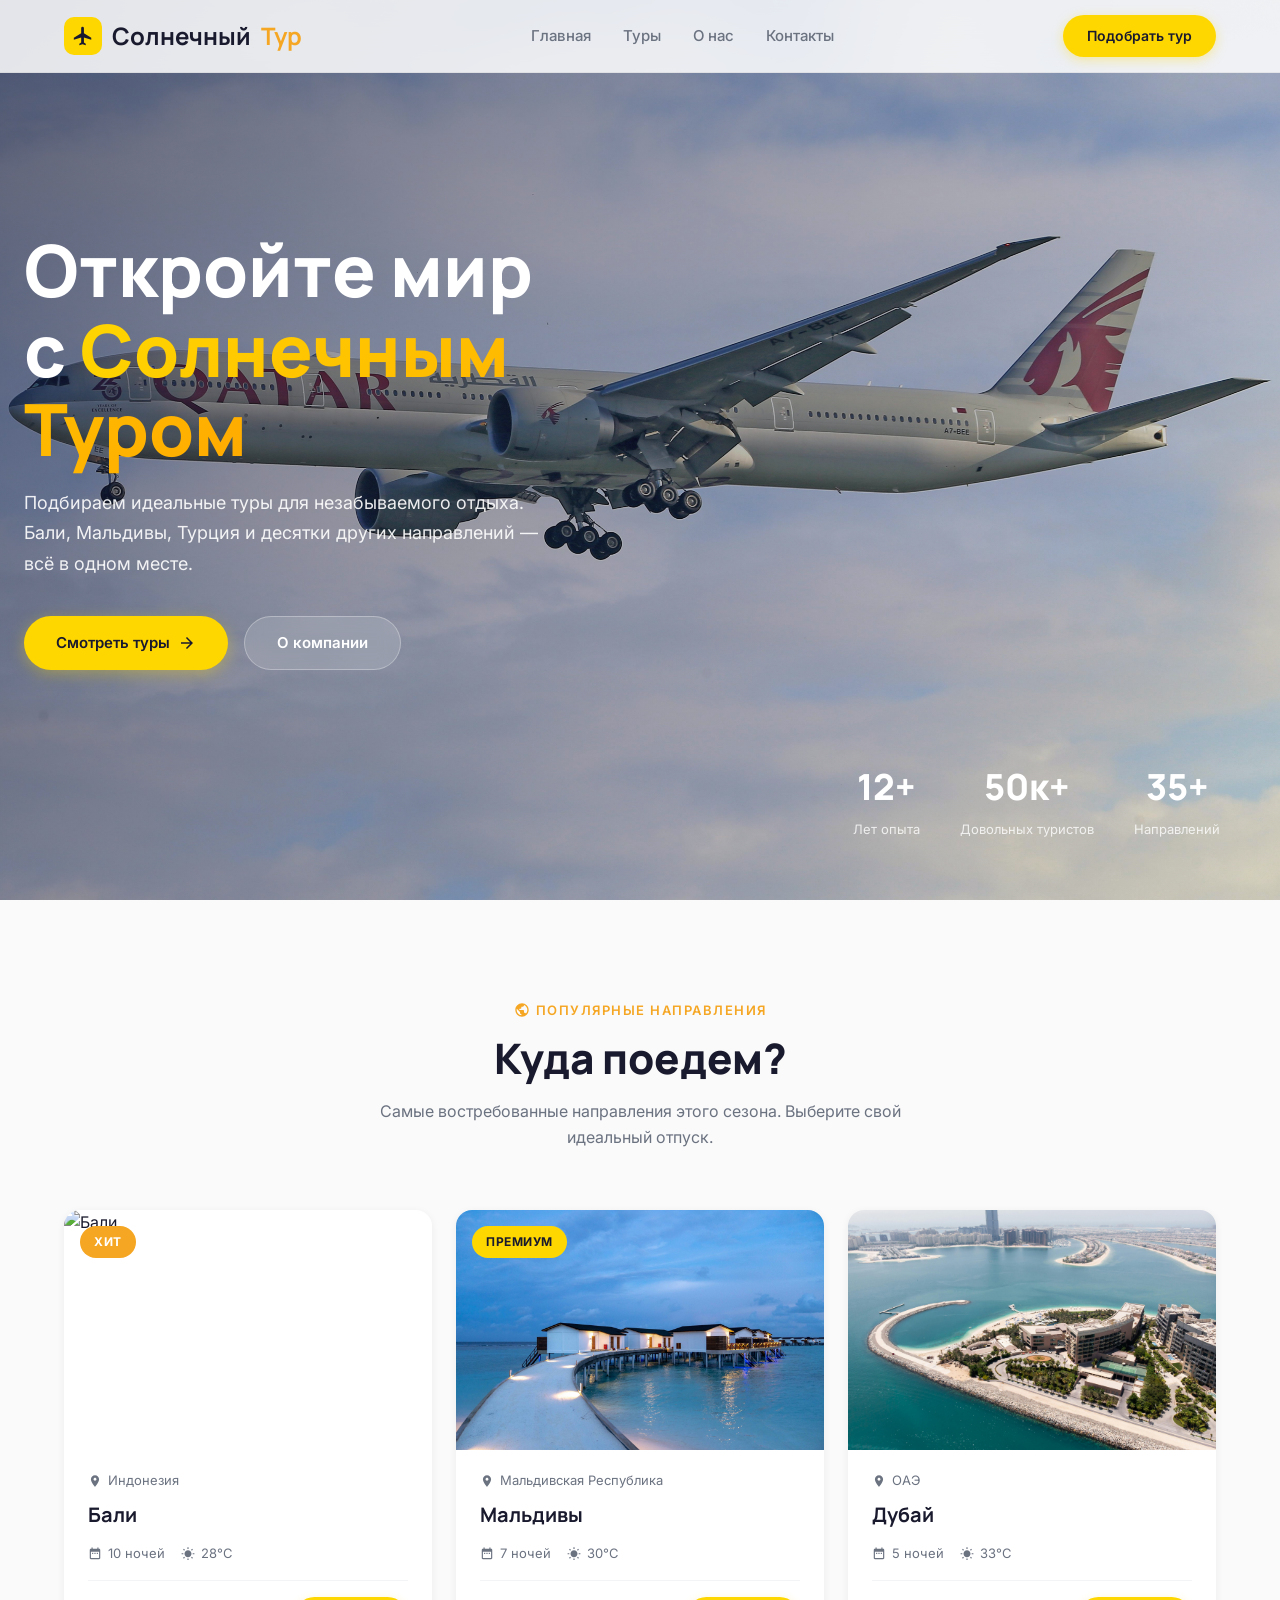
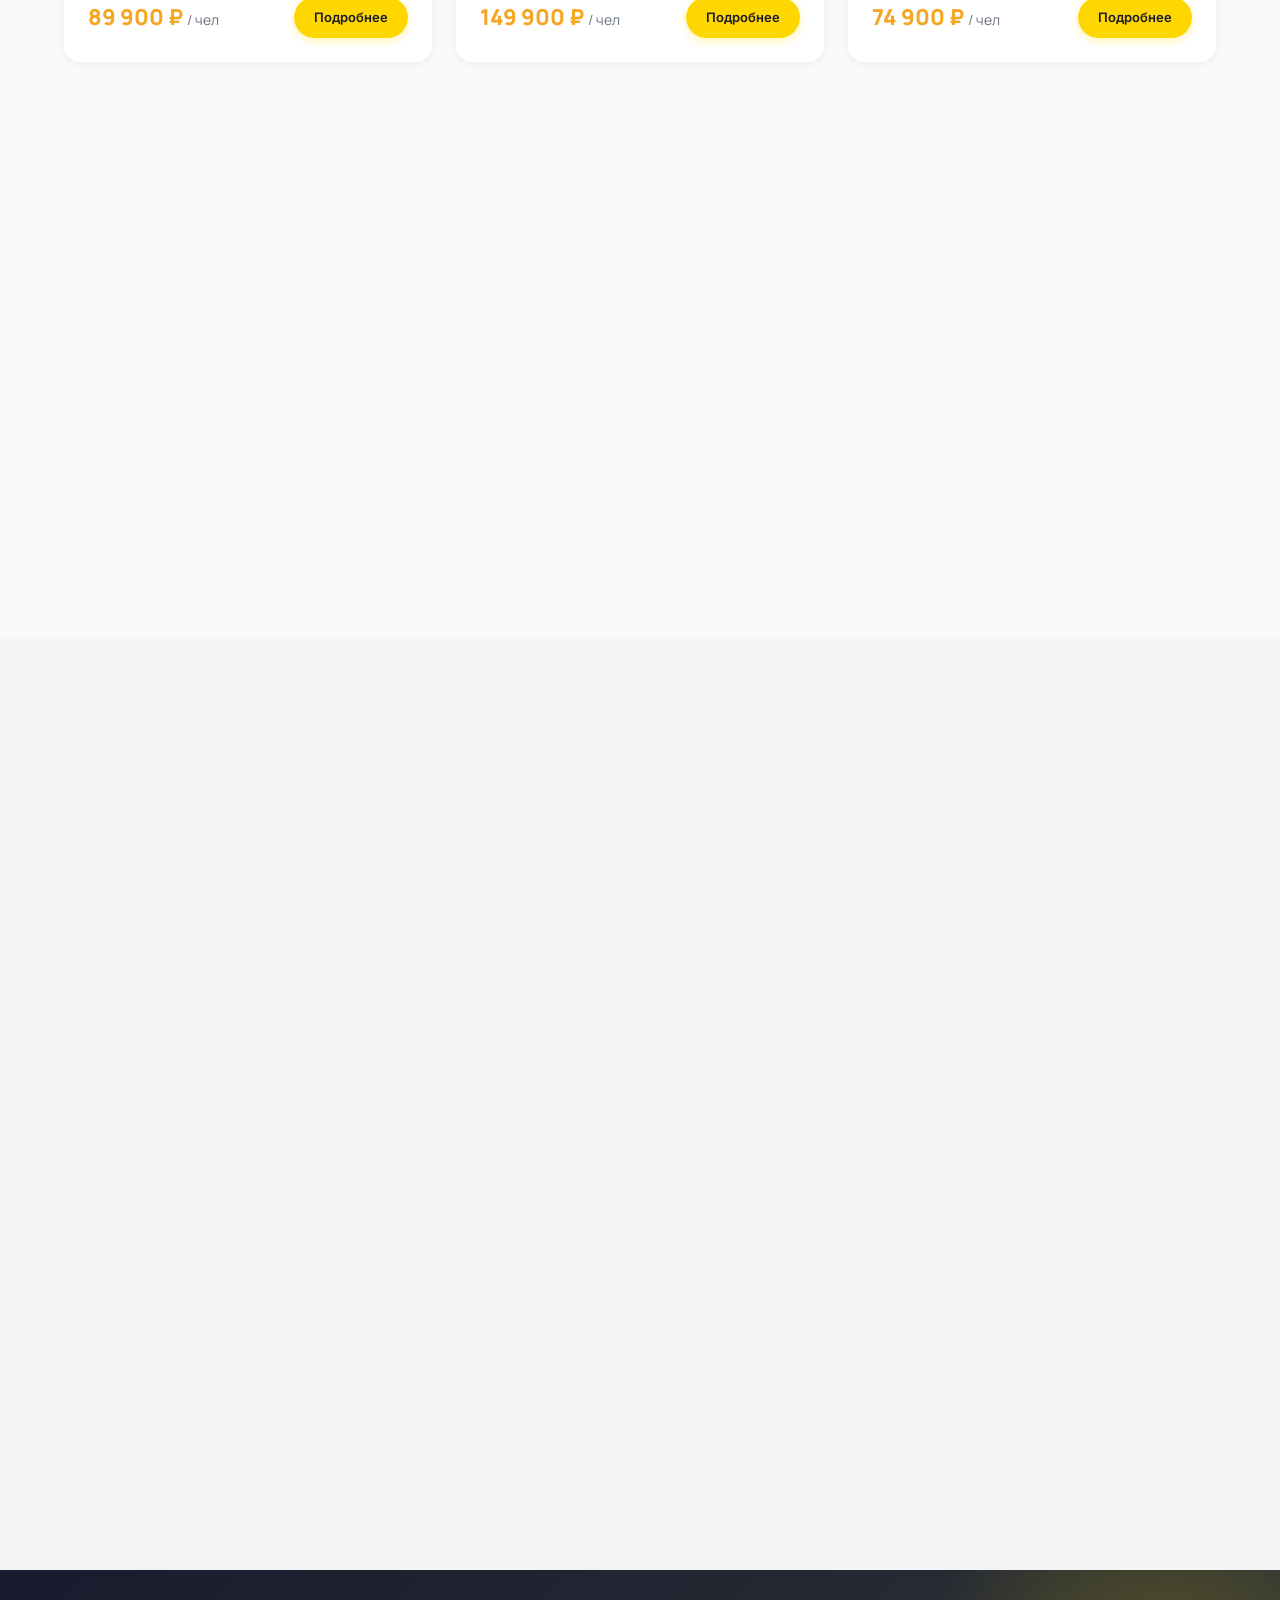
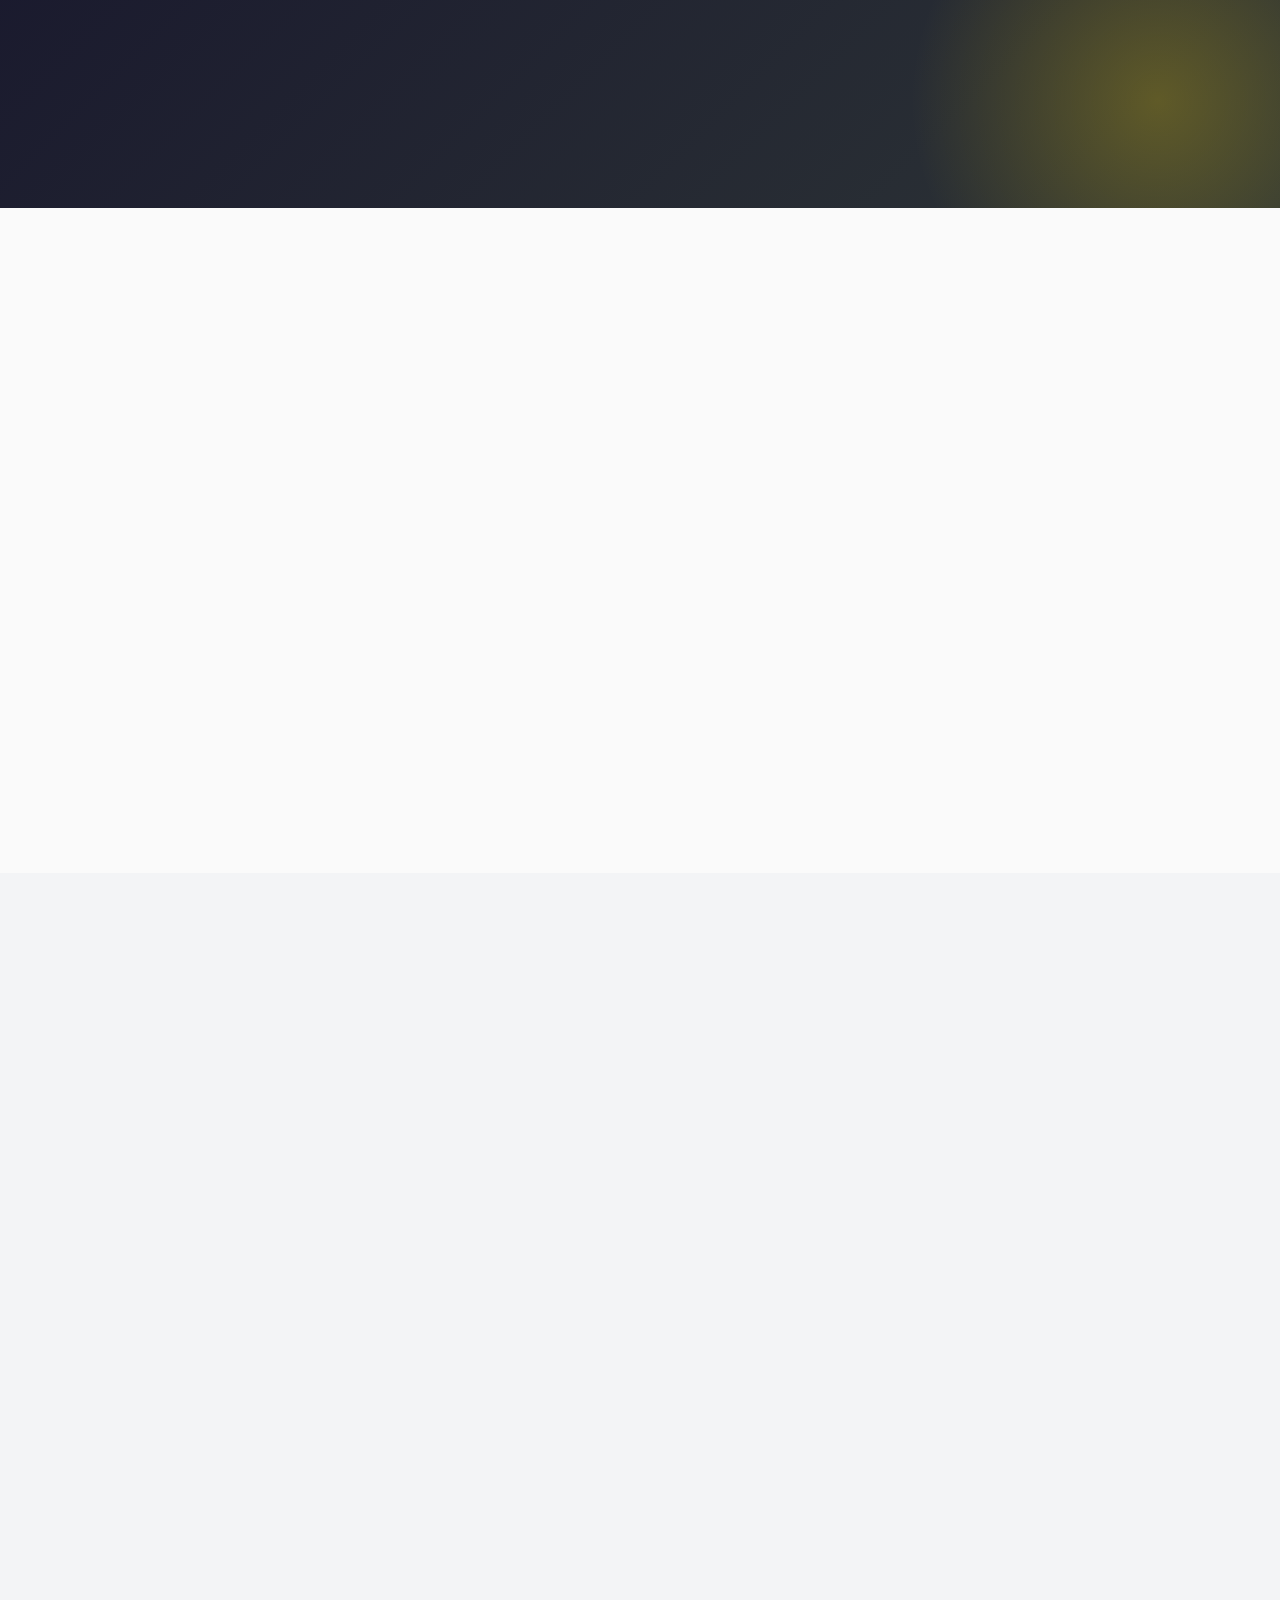
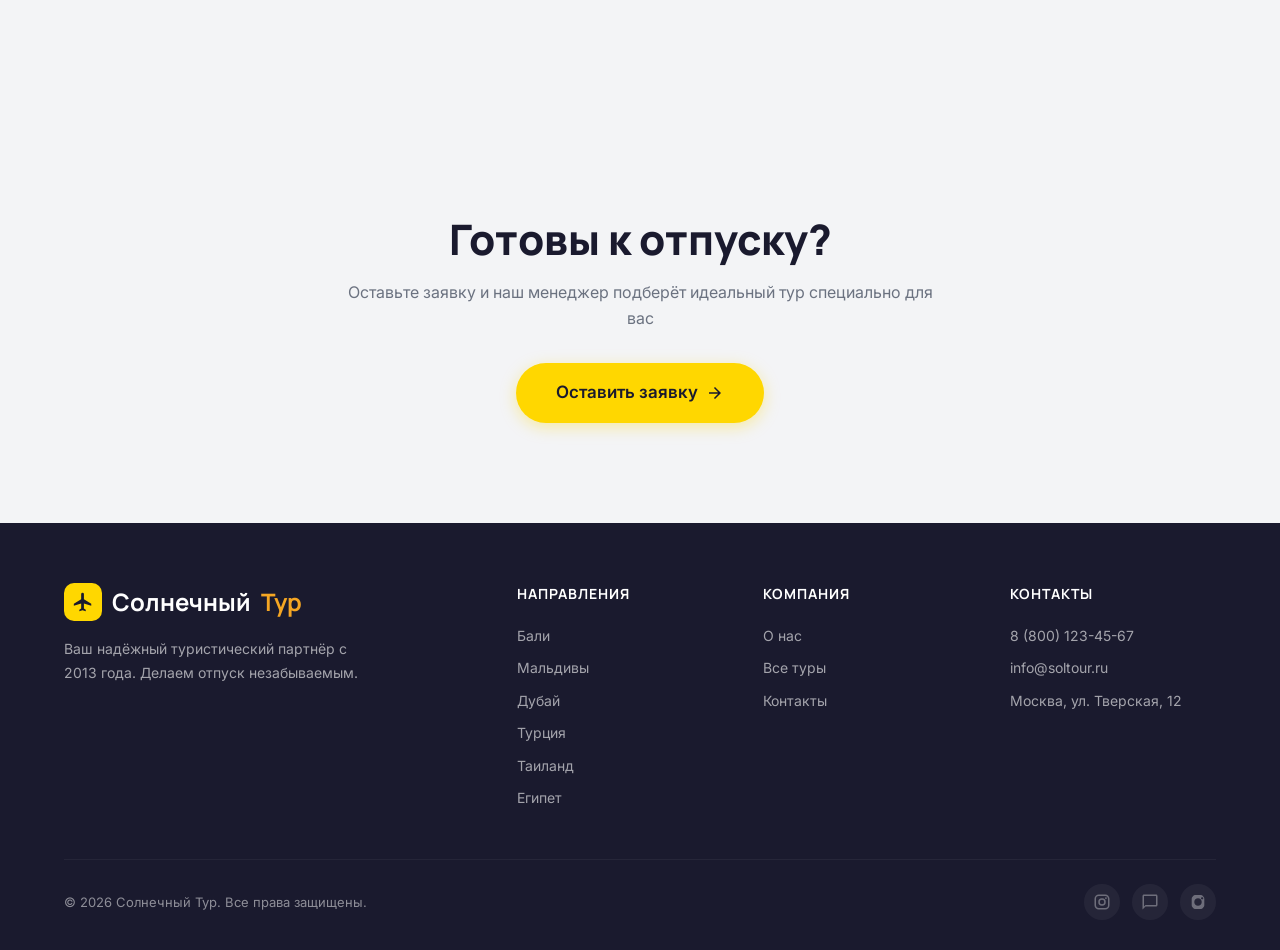
==== index.html @ a958a820 "Travel Agency: bottom nav + mobile optimized" ====
<!DOCTYPE html>
<html lang="ru">
<head>
  <meta charset="UTF-8">
  <meta name="viewport" content="width=device-width, initial-scale=1.0">
  <title>Солнечный Тур — Турагенство мечты</title>
  <meta name="description" content="Солнечный Тур — ваш надёжный турагент. Бали, Мальдивы, Турция, Египет и другие направления. Лучшие цены и сервис.">
  <link rel="preconnect" href="https://fonts.googleapis.com">
  <link rel="preconnect" href="https://fonts.gstatic.com" crossorigin>
  <link href="https://fonts.googleapis.com/css2?family=Inter:wght@400;500;600;700&family=Manrope:wght@600;700;800&display=swap" rel="stylesheet">
  <link rel="stylesheet" href="styles/style.css">
</head>
<body class="loading">

  <!-- Preloader -->
  <div class="preloader" id="preloader">
    <div class="preloader-logo">Солнечный<span>Тур</span></div>
    <div class="preloader-spinner"></div>
  </div>

  <!-- Header -->
  <header class="header" id="header">
    <div class="container header-inner">
      <a href="index.html" class="logo">
        <div class="logo-icon">
          <svg viewBox="0 0 24 24"><path d="M21 16v-2l-8-5V3.5A1.5 1.5 0 0 0 11.5 2 1.5 1.5 0 0 0 10 3.5V9l-8 5v2l8-2.5V19l-2 1.5V22l3.5-1 3.5 1v-1.5L13 19v-5.5l8 2.5z"/></svg>
        </div>
        Солнечный<span>Тур</span>
      </a>
      <nav class="nav">
        <a href="index.html">Главная</a>
        <a href="catalog.html">Туры</a>
        <a href="about.html">О нас</a>
        <a href="contacts.html">Контакты</a>
      </nav>
      <a href="catalog.html" class="header-cta">Подобрать тур</a>
    </div>
  </header>

  <!-- Hero -->
  <section class="hero">
    <div class="hero-bg">
      <img src="images/airplane.jpg" alt="Самолёт Qatar">
    </div>
    <div class="hero-overlay"></div>
    <div class="container hero-content">
      <h1 class="hero-title">Откройте мир <br>с <span class="highlight">Солнечным Туром</span></h1>
      <p class="hero-subtitle">Подбираем идеальные туры для незабываемого отдыха. Бали, Мальдивы, Турция и десятки других направлений — всё в одном месте.</p>
      <div class="hero-actions">
        <a href="catalog.html" class="btn-primary">Смотреть туры <svg viewBox="0 0 24 24"><path d="M12 4l-1.41 1.41L16.17 11H4v2h12.17l-5.58 5.59L12 20l8-8z"/></svg></a>
        <a href="about.html" class="btn-secondary">О компании</a>
      </div>
    </div>
    <div class="hero-stats">
      <div class="hero-stat">
        <div class="hero-stat-number"><span class="counter" data-target="12">0</span>+</div>
        <div class="hero-stat-label">Лет опыта</div>
      </div>
      <div class="hero-stat">
        <div class="hero-stat-number"><span class="counter" data-target="50">0</span>к+</div>
        <div class="hero-stat-label">Довольных туристов</div>
      </div>
      <div class="hero-stat">
        <div class="hero-stat-number"><span class="counter" data-target="35">0</span>+</div>
        <div class="hero-stat-label">Направлений</div>
      </div>
    </div>
  </section>

  <!-- Popular Destinations -->
  <section class="section">
    <div class="container">
      <div class="section-header anim anim-up">
        <div class="section-label"><svg viewBox="0 0 24 24"><path d="M12 2C6.48 2 2 6.48 2 12s4.48 10 10 10 10-4.48 10-10S17.52 2 12 2zm-1 17.93c-3.94-.49-7-3.85-7-7.93 0-.62.08-1.21.21-1.79L9 15v1c0 1.1.9 2 2 2v1.93zm6.9-2.54c-.26-.81-1-1.39-1.9-1.39h-1v-3c0-.55-.45-1-1-1H8v-2h2c.55 0 1-.45 1-1V7h2c1.1 0 2-.9 2-2v-.41c2.93 1.19 5 4.06 5 7.41 0 2.08-.8 3.97-2.1 5.39z"/></svg> Популярные направления</div>
        <h2 class="section-title">Куда поедем?</h2>
        <p class="section-subtitle">Самые востребованные направления этого сезона. Выберите свой идеальный отпуск.</p>
      </div>
      <div class="destinations-grid" data-anim-children="up">
        <a href="tour.html?id=bali" class="destination-card anim anim-up">
          <div class="destination-card-img">
            <img src="images/bali.jpg" alt="Бали" loading="lazy">
            <div class="destination-card-badge hot">Хит</div>
          </div>
          <div class="destination-card-body">
            <div class="destination-card-location"><svg viewBox="0 0 24 24"><path d="M12 2C8.13 2 5 5.13 5 9c0 5.25 7 13 7 13s7-7.75 7-13c0-3.87-3.13-7-7-7zm0 9.5c-1.38 0-2.5-1.12-2.5-2.5S10.62 6.5 12 6.5s2.5 1.12 2.5 2.5S13.38 11.5 12 11.5z"/></svg> Индонезия</div>
            <div class="destination-card-title">Бали</div>
            <div class="destination-card-meta">
              <div class="destination-card-meta-item"><svg viewBox="0 0 24 24"><path d="M19 3h-1V1h-2v2H8V1H6v2H5c-1.11 0-2 .9-2 2v14c0 1.1.89 2 2 2h14c1.1 0 2-.9 2-2V5c0-1.1-.9-2-2-2zm0 16H5V8h14v11zM9 10H7v2h2v-2zm4 0h-2v2h2v-2zm4 0h-2v2h2v-2z"/></svg> 10 ночей</div>
              <div class="destination-card-meta-item"><svg viewBox="0 0 24 24"><path d="M6.76 4.84l-1.8-1.79-1.41 1.41 1.79 1.79zM4 10.5H1v2h3zm9-9.95h-2V3.5h2zm7.45 3.91l-1.41-1.41-1.79 1.79 1.41 1.41zm-3.21 13.7l1.79 1.8 1.41-1.41-1.8-1.79zM20 10.5v2h3v-2zm-8-5c-3.31 0-6 2.69-6 6s2.69 6 6 6 6-2.69 6-6-2.69-6-6-6zm-1 16.95h2V19.5h-2zm-7.45-3.91l1.41 1.41 1.79-1.8-1.41-1.41z"/></svg> 28°C</div>
            </div>
            <div class="destination-card-bottom">
              <div class="destination-card-price">89 900 ₽ <span>/ чел</span></div>
              <div class="destination-card-btn">Подробнее</div>
            </div>
          </div>
        </a>

        <a href="tour.html?id=maldives" class="destination-card anim anim-up">
          <div class="destination-card-img">
            <img src="images/maldives.jpg" alt="Мальдивы" loading="lazy">
            <div class="destination-card-badge">Премиум</div>
          </div>
          <div class="destination-card-body">
            <div class="destination-card-location"><svg viewBox="0 0 24 24"><path d="M12 2C8.13 2 5 5.13 5 9c0 5.25 7 13 7 13s7-7.75 7-13c0-3.87-3.13-7-7-7zm0 9.5c-1.38 0-2.5-1.12-2.5-2.5S10.62 6.5 12 6.5s2.5 1.12 2.5 2.5S13.38 11.5 12 11.5z"/></svg> Мальдивская Республика</div>
            <div class="destination-card-title">Мальдивы</div>
            <div class="destination-card-meta">
              <div class="destination-card-meta-item"><svg viewBox="0 0 24 24"><path d="M19 3h-1V1h-2v2H8V1H6v2H5c-1.11 0-2 .9-2 2v14c0 1.1.89 2 2 2h14c1.1 0 2-.9 2-2V5c0-1.1-.9-2-2-2zm0 16H5V8h14v11zM9 10H7v2h2v-2zm4 0h-2v2h2v-2zm4 0h-2v2h2v-2z"/></svg> 7 ночей</div>
              <div class="destination-card-meta-item"><svg viewBox="0 0 24 24"><path d="M6.76 4.84l-1.8-1.79-1.41 1.41 1.79 1.79zM4 10.5H1v2h3zm9-9.95h-2V3.5h2zm7.45 3.91l-1.41-1.41-1.79 1.79 1.41 1.41zm-3.21 13.7l1.79 1.8 1.41-1.41-1.8-1.79zM20 10.5v2h3v-2zm-8-5c-3.31 0-6 2.69-6 6s2.69 6 6 6 6-2.69 6-6-2.69-6-6-6zm-1 16.95h2V19.5h-2zm-7.45-3.91l1.41 1.41 1.79-1.8-1.41-1.41z"/></svg> 30°C</div>
            </div>
            <div class="destination-card-bottom">
              <div class="destination-card-price">149 900 ₽ <span>/ чел</span></div>
              <div class="destination-card-btn">Подробнее</div>
            </div>
          </div>
        </a>

        <a href="tour.html?id=dubai" class="destination-card anim anim-up">
          <div class="destination-card-img">
            <img src="images/dubai.jpg" alt="Дубай" loading="lazy">
          </div>
          <div class="destination-card-body">
            <div class="destination-card-location"><svg viewBox="0 0 24 24"><path d="M12 2C8.13 2 5 5.13 5 9c0 5.25 7 13 7 13s7-7.75 7-13c0-3.87-3.13-7-7-7zm0 9.5c-1.38 0-2.5-1.12-2.5-2.5S10.62 6.5 12 6.5s2.5 1.12 2.5 2.5S13.38 11.5 12 11.5z"/></svg> ОАЭ</div>
            <div class="destination-card-title">Дубай</div>
            <div class="destination-card-meta">
              <div class="destination-card-meta-item"><svg viewBox="0 0 24 24"><path d="M19 3h-1V1h-2v2H8V1H6v2H5c-1.11 0-2 .9-2 2v14c0 1.1.89 2 2 2h14c1.1 0 2-.9 2-2V5c0-1.1-.9-2-2-2zm0 16H5V8h14v11zM9 10H7v2h2v-2zm4 0h-2v2h2v-2zm4 0h-2v2h2v-2z"/></svg> 5 ночей</div>
              <div class="destination-card-meta-item"><svg viewBox="0 0 24 24"><path d="M6.76 4.84l-1.8-1.79-1.41 1.41 1.79 1.79zM4 10.5H1v2h3zm9-9.95h-2V3.5h2zm7.45 3.91l-1.41-1.41-1.79 1.79 1.41 1.41zm-3.21 13.7l1.79 1.8 1.41-1.41-1.8-1.79zM20 10.5v2h3v-2zm-8-5c-3.31 0-6 2.69-6 6s2.69 6 6 6 6-2.69 6-6-2.69-6-6-6zm-1 16.95h2V19.5h-2zm-7.45-3.91l1.41 1.41 1.79-1.8-1.41-1.41z"/></svg> 33°C</div>
            </div>
            <div class="destination-card-bottom">
              <div class="destination-card-price">74 900 ₽ <span>/ чел</span></div>
              <div class="destination-card-btn">Подробнее</div>
            </div>
          </div>
        </a>

        <a href="tour.html?id=turkey" class="destination-card anim anim-up">
          <div class="destination-card-img">
            <img src="images/turkey.jpg" alt="Турция" loading="lazy">
            <div class="destination-card-badge hot">Хит</div>
          </div>
          <div class="destination-card-body">
            <div class="destination-card-location"><svg viewBox="0 0 24 24"><path d="M12 2C8.13 2 5 5.13 5 9c0 5.25 7 13 7 13s7-7.75 7-13c0-3.87-3.13-7-7-7zm0 9.5c-1.38 0-2.5-1.12-2.5-2.5S10.62 6.5 12 6.5s2.5 1.12 2.5 2.5S13.38 11.5 12 11.5z"/></svg> Турция</div>
            <div class="destination-card-title">Стамбул и Анталья</div>
            <div class="destination-card-meta">
              <div class="destination-card-meta-item"><svg viewBox="0 0 24 24"><path d="M19 3h-1V1h-2v2H8V1H6v2H5c-1.11 0-2 .9-2 2v14c0 1.1.89 2 2 2h14c1.1 0 2-.9 2-2V5c0-1.1-.9-2-2-2zm0 16H5V8h14v11zM9 10H7v2h2v-2zm4 0h-2v2h2v-2zm4 0h-2v2h2v-2z"/></svg> 7 ночей</div>
              <div class="destination-card-meta-item"><svg viewBox="0 0 24 24"><path d="M6.76 4.84l-1.8-1.79-1.41 1.41 1.79 1.79zM4 10.5H1v2h3zm9-9.95h-2V3.5h2zm7.45 3.91l-1.41-1.41-1.79 1.79 1.41 1.41zm-3.21 13.7l1.79 1.8 1.41-1.41-1.8-1.79zM20 10.5v2h3v-2zm-8-5c-3.31 0-6 2.69-6 6s2.69 6 6 6 6-2.69 6-6-2.69-6-6-6zm-1 16.95h2V19.5h-2zm-7.45-3.91l1.41 1.41 1.79-1.8-1.41-1.41z"/></svg> 31°C</div>
            </div>
            <div class="destination-card-bottom">
              <div class="destination-card-price">54 900 ₽ <span>/ чел</span></div>
              <div class="destination-card-btn">Подробнее</div>
            </div>
          </div>
        </a>

        <a href="tour.html?id=thailand" class="destination-card anim anim-up">
          <div class="destination-card-img">
            <img src="images/thailand.jpg" alt="Таиланд" loading="lazy">
          </div>
          <div class="destination-card-body">
            <div class="destination-card-location"><svg viewBox="0 0 24 24"><path d="M12 2C8.13 2 5 5.13 5 9c0 5.25 7 13 7 13s7-7.75 7-13c0-3.87-3.13-7-7-7zm0 9.5c-1.38 0-2.5-1.12-2.5-2.5S10.62 6.5 12 6.5s2.5 1.12 2.5 2.5S13.38 11.5 12 11.5z"/></svg> Таиланд</div>
            <div class="destination-card-title">Пхукет и Самуи</div>
            <div class="destination-card-meta">
              <div class="destination-card-meta-item"><svg viewBox="0 0 24 24"><path d="M19 3h-1V1h-2v2H8V1H6v2H5c-1.11 0-2 .9-2 2v14c0 1.1.89 2 2 2h14c1.1 0 2-.9 2-2V5c0-1.1-.9-2-2-2zm0 16H5V8h14v11zM9 10H7v2h2v-2zm4 0h-2v2h2v-2zm4 0h-2v2h2v-2z"/></svg> 12 ночей</div>
              <div class="destination-card-meta-item"><svg viewBox="0 0 24 24"><path d="M6.76 4.84l-1.8-1.79-1.41 1.41 1.79 1.79zM4 10.5H1v2h3zm9-9.95h-2V3.5h2zm7.45 3.91l-1.41-1.41-1.79 1.79 1.41 1.41zm-3.21 13.7l1.79 1.8 1.41-1.41-1.8-1.79zM20 10.5v2h3v-2zm-8-5c-3.31 0-6 2.69-6 6s2.69 6 6 6 6-2.69 6-6-2.69-6-6-6zm-1 16.95h2V19.5h-2zm-7.45-3.91l1.41 1.41 1.79-1.8-1.41-1.41z"/></svg> 32°C</div>
            </div>
            <div class="destination-card-bottom">
              <div class="destination-card-price">97 900 ₽ <span>/ чел</span></div>
              <div class="destination-card-btn">Подробнее</div>
            </div>
          </div>
        </a>

        <a href="tour.html?id=egypt" class="destination-card anim anim-up">
          <div class="destination-card-img">
            <img src="images/egypt.jpg" alt="Египет" loading="lazy">
            <div class="destination-card-badge">Выгодно</div>
          </div>
          <div class="destination-card-body">
            <div class="destination-card-location"><svg viewBox="0 0 24 24"><path d="M12 2C8.13 2 5 5.13 5 9c0 5.25 7 13 7 13s7-7.75 7-13c0-3.87-3.13-7-7-7zm0 9.5c-1.38 0-2.5-1.12-2.5-2.5S10.62 6.5 12 6.5s2.5 1.12 2.5 2.5S13.38 11.5 12 11.5z"/></svg> Египет</div>
            <div class="destination-card-title">Шарм-эль-Шейх</div>
            <div class="destination-card-meta">
              <div class="destination-card-meta-item"><svg viewBox="0 0 24 24"><path d="M19 3h-1V1h-2v2H8V1H6v2H5c-1.11 0-2 .9-2 2v14c0 1.1.89 2 2 2h14c1.1 0 2-.9 2-2V5c0-1.1-.9-2-2-2zm0 16H5V8h14v11zM9 10H7v2h2v-2zm4 0h-2v2h2v-2zm4 0h-2v2h2v-2z"/></svg> 7 ночей</div>
              <div class="destination-card-meta-item"><svg viewBox="0 0 24 24"><path d="M6.76 4.84l-1.8-1.79-1.41 1.41 1.79 1.79zM4 10.5H1v2h3zm9-9.95h-2V3.5h2zm7.45 3.91l-1.41-1.41-1.79 1.79 1.41 1.41zm-3.21 13.7l1.79 1.8 1.41-1.41-1.8-1.79zM20 10.5v2h3v-2zm-8-5c-3.31 0-6 2.69-6 6s2.69 6 6 6 6-2.69 6-6-2.69-6-6-6zm-1 16.95h2V19.5h-2zm-7.45-3.91l1.41 1.41 1.79-1.8-1.41-1.41z"/></svg> 35°C</div>
            </div>
            <div class="destination-card-bottom">
              <div class="destination-card-price">42 900 ₽ <span>/ чел</span></div>
              <div class="destination-card-btn">Подробнее</div>
            </div>
          </div>
        </a>
      </div>
    </div>
  </section>

  <!-- Why Us -->
  <section class="section section-alt">
    <div class="container">
      <div class="section-header anim anim-up">
        <div class="section-label"><svg viewBox="0 0 24 24"><path d="M12 17.27L18.18 21l-1.64-7.03L22 9.24l-7.19-.61L12 2 9.19 8.63 2 9.24l5.46 4.73L5.82 21z"/></svg> Почему мы</div>
        <h2 class="section-title">Солнечный Тур — это уверенность</h2>
        <p class="section-subtitle">Мы заботимся о каждом клиенте и гарантируем лучший сервис.</p>
      </div>
      <div class="advantages-grid" data-anim-children="up">
        <div class="advantage-card anim anim-up">
          <div class="advantage-icon"><svg viewBox="0 0 24 24"><path d="M11.8 10.9c-2.27-.59-3-1.2-3-2.15 0-1.09 1.01-1.85 2.7-1.85 1.78 0 2.44.85 2.5 2.1h2.21c-.07-1.72-1.12-3.3-3.21-3.81V3h-3v2.16c-1.94.42-3.5 1.68-3.5 3.61 0 2.31 1.91 3.46 4.7 4.13 2.5.6 3 1.48 3 2.41 0 .69-.49 1.79-2.7 1.79-2.06 0-2.87-.92-2.98-2.1h-2.2c.12 2.19 1.76 3.42 3.68 3.83V21h3v-2.15c1.95-.37 3.5-1.5 3.5-3.55 0-2.84-2.43-3.81-4.7-4.4z"/></svg></div>
          <div class="advantage-title">Лучшие цены</div>
          <div class="advantage-desc">Работаем напрямую с отелями и авиакомпаниями. Гарантируем самые выгодные предложения на рынке.</div>
        </div>
        <div class="advantage-card anim anim-up">
          <div class="advantage-icon"><svg viewBox="0 0 24 24"><path d="M18 8h-1V6c0-2.76-2.24-5-5-5S7 3.24 7 6v2H6c-1.1 0-2 .9-2 2v10c0 1.1.9 2 2 2h12c1.1 0 2-.9 2-2V10c0-1.1-.9-2-2-2zm-6 9c-1.1 0-2-.9-2-2s.9-2 2-2 2 .9 2 2-.9 2-2 2zm3.1-9H8.9V6c0-1.71 1.39-3.1 3.1-3.1 1.71 0 3.1 1.39 3.1 3.1v2z"/></svg></div>
          <div class="advantage-title">Надёжность</div>
          <div class="advantage-desc">12 лет на рынке, лицензированная деятельность, финансовая защита каждого туриста.</div>
        </div>
        <div class="advantage-card anim anim-up">
          <div class="advantage-icon"><svg viewBox="0 0 24 24"><path d="M20 15.5c-1.25 0-2.45-.2-3.57-.57-.35-.11-.74-.03-1.02.24l-2.2 2.2c-2.83-1.44-5.15-3.75-6.59-6.59l2.2-2.21c.28-.26.36-.65.25-1C8.7 6.45 8.5 5.25 8.5 4c0-.55-.45-1-1-1H4c-.55 0-1 .45-1 1 0 9.39 7.61 17 17 17 .55 0 1-.45 1-1v-3.5c0-.55-.45-1-1-1z"/></svg></div>
          <div class="advantage-title">Поддержка 24/7</div>
          <div class="advantage-desc">Персональный менеджер на связи круглосуточно. Помощь на любом этапе — от выбора до возвращения.</div>
        </div>
        <div class="advantage-card anim anim-up">
          <div class="advantage-icon"><svg viewBox="0 0 24 24"><path d="M19 9.3V4h-3v2.6L12 3 2 12h3v8h5v-6h4v6h5v-8h3l-3-2.7zm-9 .7c0-1.1.9-2 2-2s2 .9 2 2h-4z"/></svg></div>
          <div class="advantage-title">Проверенные отели</div>
          <div class="advantage-desc">Каждый отель в нашем каталоге проверен лично нашими экспертами. Никаких сюрпризов.</div>
        </div>
        <div class="advantage-card anim anim-up">
          <div class="advantage-icon"><svg viewBox="0 0 24 24"><path d="M21 16v-2l-8-5V3.5A1.5 1.5 0 0 0 11.5 2 1.5 1.5 0 0 0 10 3.5V9l-8 5v2l8-2.5V19l-2 1.5V22l3.5-1 3.5 1v-1.5L13 19v-5.5l8 2.5z"/></svg></div>
          <div class="advantage-title">Прямые перелёты</div>
          <div class="advantage-desc">Удобные рейсы из Москвы и регионов. Без пересадок и долгих ожиданий в аэропортах.</div>
        </div>
        <div class="advantage-card anim anim-up">
          <div class="advantage-icon"><svg viewBox="0 0 24 24"><path d="M14 2H6c-1.1 0-2 .9-2 2v16c0 1.1.9 2 2 2h12c1.1 0 2-.9 2-2V8l-6-6zm2 16H8v-2h8v2zm0-4H8v-2h8v2zm-3-5V3.5L18.5 9H13z"/></svg></div>
          <div class="advantage-title">Визовая поддержка</div>
          <div class="advantage-desc">Оформление виз любой сложности. Полное сопровождение и гарантия получения.</div>
        </div>
      </div>
    </div>
  </section>

  <!-- Counters -->
  <section class="counters">
    <div class="container">
      <div class="counters-grid">
        <div class="counter-item anim anim-up">
          <div class="counter-number"><span class="counter-scroll" data-target="12">0</span><span class="accent">+</span></div>
          <div class="counter-label">Лет на рынке</div>
        </div>
        <div class="counter-item anim anim-up">
          <div class="counter-number"><span class="counter-scroll" data-target="50000">0</span><span class="accent">+</span></div>
          <div class="counter-label">Довольных туристов</div>
        </div>
        <div class="counter-item anim anim-up">
          <div class="counter-number"><span class="counter-scroll" data-target="35">0</span><span class="accent">+</span></div>
          <div class="counter-label">Направлений</div>
        </div>
        <div class="counter-item anim anim-up">
          <div class="counter-number"><span class="counter-scroll" data-target="98">0</span><span class="accent">%</span></div>
          <div class="counter-label">Положительных отзывов</div>
        </div>
      </div>
    </div>
  </section>

  <!-- Reviews -->
  <section class="section">
    <div class="container">
      <div class="section-header anim anim-up">
        <div class="section-label"><svg viewBox="0 0 24 24"><path d="M20 2H4c-1.1 0-2 .9-2 2v18l4-4h14c1.1 0 2-.9 2-2V4c0-1.1-.9-2-2-2zm0 14H6l-2 2V4h16v12z"/></svg> Отзывы</div>
        <h2 class="section-title">Что говорят наши туристы</h2>
        <p class="section-subtitle">Реальные истории людей, которые доверили свой отпуск нам.</p>
      </div>
      <div class="reviews-grid" data-anim-children="up">
        <div class="review-card anim anim-up">
          <div class="review-stars"><svg viewBox="0 0 24 24"><path d="M12 17.27L18.18 21l-1.64-7.03L22 9.24l-7.19-.61L12 2 9.19 8.63 2 9.24l5.46 4.73L5.82 21z"/></svg><svg viewBox="0 0 24 24"><path d="M12 17.27L18.18 21l-1.64-7.03L22 9.24l-7.19-.61L12 2 9.19 8.63 2 9.24l5.46 4.73L5.82 21z"/></svg><svg viewBox="0 0 24 24"><path d="M12 17.27L18.18 21l-1.64-7.03L22 9.24l-7.19-.61L12 2 9.19 8.63 2 9.24l5.46 4.73L5.82 21z"/></svg><svg viewBox="0 0 24 24"><path d="M12 17.27L18.18 21l-1.64-7.03L22 9.24l-7.19-.61L12 2 9.19 8.63 2 9.24l5.46 4.73L5.82 21z"/></svg><svg viewBox="0 0 24 24"><path d="M12 17.27L18.18 21l-1.64-7.03L22 9.24l-7.19-.61L12 2 9.19 8.63 2 9.24l5.46 4.73L5.82 21z"/></svg></div>
          <div class="review-text">Потрясающий отдых на Бали! Менеджер Анна подобрала идеальный отель с видом на океан. Всё было организовано безупречно — от перелёта до трансфера. Обязательно вернёмся!</div>
          <div class="review-author">
            <div class="review-avatar">МК</div>
            <div>
              <div class="review-author-name">Мария Козлова</div>
              <div class="review-author-tour">Бали, октябрь 2026</div>
            </div>
          </div>
        </div>
        <div class="review-card anim anim-up">
          <div class="review-stars"><svg viewBox="0 0 24 24"><path d="M12 17.27L18.18 21l-1.64-7.03L22 9.24l-7.19-.61L12 2 9.19 8.63 2 9.24l5.46 4.73L5.82 21z"/></svg><svg viewBox="0 0 24 24"><path d="M12 17.27L18.18 21l-1.64-7.03L22 9.24l-7.19-.61L12 2 9.19 8.63 2 9.24l5.46 4.73L5.82 21z"/></svg><svg viewBox="0 0 24 24"><path d="M12 17.27L18.18 21l-1.64-7.03L22 9.24l-7.19-.61L12 2 9.19 8.63 2 9.24l5.46 4.73L5.82 21z"/></svg><svg viewBox="0 0 24 24"><path d="M12 17.27L18.18 21l-1.64-7.03L22 9.24l-7.19-.61L12 2 9.19 8.63 2 9.24l5.46 4.73L5.82 21z"/></svg><svg viewBox="0 0 24 24"><path d="M12 17.27L18.18 21l-1.64-7.03L22 9.24l-7.19-.61L12 2 9.19 8.63 2 9.24l5.46 4.73L5.82 21z"/></svg></div>
          <div class="review-text">Мальдивы — это рай! Спасибо Солнечному Туру за моментальную организацию. Виза, перелёт, отель — всё решилось за 2 дня. Рекомендую всем!</div>
          <div class="review-author">
            <div class="review-avatar">АП</div>
            <div>
              <div class="review-author-name">Алексей Петров</div>
              <div class="review-author-tour">Мальдивы, декабрь 2026</div>
            </div>
          </div>
        </div>
        <div class="review-card anim anim-up">
          <div class="review-stars"><svg viewBox="0 0 24 24"><path d="M12 17.27L18.18 21l-1.64-7.03L22 9.24l-7.19-.61L12 2 9.19 8.63 2 9.24l5.46 4.73L5.82 21z"/></svg><svg viewBox="0 0 24 24"><path d="M12 17.27L18.18 21l-1.64-7.03L22 9.24l-7.19-.61L12 2 9.19 8.63 2 9.24l5.46 4.73L5.82 21z"/></svg><svg viewBox="0 0 24 24"><path d="M12 17.27L18.18 21l-1.64-7.03L22 9.24l-7.19-.61L12 2 9.19 8.63 2 9.24l5.46 4.73L5.82 21z"/></svg><svg viewBox="0 0 24 24"><path d="M12 17.27L18.18 21l-1.64-7.03L22 9.24l-7.19-.61L12 2 9.19 8.63 2 9.24l5.46 4.73L5.82 21z"/></svg><svg viewBox="0 0 24 24"><path d="M12 17.27L18.18 21l-1.64-7.03L22 9.24l-7.19-.61L12 2 9.19 8.63 2 9.24l5.46 4.73L5.82 21z"/></svg></div>
          <div class="review-text">Летали всей семьёй в Турцию. Дети в восторге от аквапарка при отеле, а мы наконец-то отдохнули. Поддержка менеджера на связи 24/7 — это бесценно.</div>
          <div class="review-author">
            <div class="review-avatar">ЕС</div>
            <div>
              <div class="review-author-name">Елена Сидорова</div>
              <div class="review-author-tour">Турция, август 2026</div>
            </div>
          </div>
        </div>
      </div>
    </div>
  </section>

  <!-- Gallery -->
  <section class="section section-alt">
    <div class="container">
      <div class="section-header anim anim-up">
        <div class="section-label"><svg viewBox="0 0 24 24"><path d="M12 15.2a3.2 3.2 0 1 0 0-6.4 3.2 3.2 0 0 0 0 6.4z"/><path d="M9 2L7.17 4H4c-1.1 0-2 .9-2 2v12c0 1.1.9 2 2 2h16c1.1 0 2-.9 2-2V6c0-1.1-.9-2-2-2h-3.17L15 2H9zm3 15c-2.76 0-5-2.24-5-5s2.24-5 5-5 5 2.24 5 5-2.24 5-5 5z"/></svg> Фотогалерея</div>
        <h2 class="section-title">Мгновения путешествий</h2>
        <p class="section-subtitle">Реальные фотографии наших туристов из разных уголков мира</p>
      </div>
      <div class="gallery-grid" data-anim-children="up">
        <div class="gallery-item gallery-item-lg anim anim-up">
          <img src="images/maldives.jpg" alt="Мальдивы — вилла на воде" loading="lazy">
          <div class="gallery-overlay"><span>Мальдивы</span></div>
        </div>
        <div class="gallery-item anim anim-up">
          <img src="images/bali.jpg" alt="Бали — пляж" loading="lazy">
          <div class="gallery-overlay"><span>Бали</span></div>
        </div>
        <div class="gallery-item anim anim-up">
          <img src="images/dubai.jpg" alt="Дубай — побережье" loading="lazy">
          <div class="gallery-overlay"><span>Дубай</span></div>
        </div>
        <div class="gallery-item anim anim-up">
          <img src="images/thailand.jpg" alt="Таиланд — отель" loading="lazy">
          <div class="gallery-overlay"><span>Таиланд</span></div>
        </div>
        <div class="gallery-item gallery-item-lg anim anim-up">
          <img src="images/turkey.jpg" alt="Турция — отель" loading="lazy">
          <div class="gallery-overlay"><span>Турция</span></div>
        </div>
        <div class="gallery-item anim anim-up">
          <img src="images/egypt.jpg" alt="Египет — отель" loading="lazy">
          <div class="gallery-overlay"><span>Египет</span></div>
        </div>
      </div>
    </div>
  </section>

  <!-- CTA -->
  <section class="section section-alt">
    <div class="container" style="text-align: center;">
      <div class="anim anim-up">
        <h2 class="section-title" style="margin-bottom: 16px;">Готовы к отпуску?</h2>
        <p class="section-subtitle" style="margin: 0 auto 32px;">Оставьте заявку и наш менеджер подберёт идеальный тур специально для вас</p>
        <a href="contacts.html" class="btn-primary" style="font-size: 17px; padding: 16px 40px;">Оставить заявку <svg viewBox="0 0 24 24"><path d="M12 4l-1.41 1.41L16.17 11H4v2h12.17l-5.58 5.59L12 20l8-8z"/></svg></a>
      </div>
    </div>
  </section>

  <!-- Footer -->
  <footer class="footer">
    <div class="container">
      <div class="footer-grid">
        <div class="footer-brand">
          <div class="logo">
            <div class="logo-icon"><svg viewBox="0 0 24 24"><path d="M21 16v-2l-8-5V3.5A1.5 1.5 0 0 0 11.5 2 1.5 1.5 0 0 0 10 3.5V9l-8 5v2l8-2.5V19l-2 1.5V22l3.5-1 3.5 1v-1.5L13 19v-5.5l8 2.5z"/></svg></div>
            Солнечный<span>Тур</span>
          </div>
          <p>Ваш надёжный туристический партнёр с 2013 года. Делаем отпуск незабываемым.</p>
        </div>
        <div class="footer-col">
          <div class="footer-col-title">Направления</div>
          <a href="tour.html?id=bali">Бали</a>
          <a href="tour.html?id=maldives">Мальдивы</a>
          <a href="tour.html?id=dubai">Дубай</a>
          <a href="tour.html?id=turkey">Турция</a>
          <a href="tour.html?id=thailand">Таиланд</a>
          <a href="tour.html?id=egypt">Египет</a>
        </div>
        <div class="footer-col">
          <div class="footer-col-title">Компания</div>
          <a href="about.html">О нас</a>
          <a href="catalog.html">Все туры</a>
          <a href="contacts.html">Контакты</a>
        </div>
        <div class="footer-col">
          <div class="footer-col-title">Контакты</div>
          <a href="tel:+78001234567">8 (800) 123-45-67</a>
          <a href="mailto:info@soltour.ru">info@soltour.ru</a>
          <a href="#">Москва, ул. Тверская, 12</a>
        </div>
      </div>
      <div class="footer-bottom">
        <div>&copy; 2026 Солнечный Тур. Все права защищены.</div>
        <div class="footer-socials">
          <a href="#" class="footer-social"><svg viewBox="0 0 24 24"><path d="M7.8 2h8.4C19.4 2 22 4.6 22 7.8v8.4a5.8 5.8 0 0 1-5.8 5.8H7.8C4.6 22 2 19.4 2 16.2V7.8A5.8 5.8 0 0 1 7.8 2m-.2 2A3.6 3.6 0 0 0 4 7.6v8.8C4 18.39 5.61 20 7.6 20h8.8a3.6 3.6 0 0 0 3.6-3.6V7.6C20 5.61 18.39 4 16.4 4H7.6m9.65 1.5a1.25 1.25 0 0 1 1.25 1.25A1.25 1.25 0 0 1 17.25 8 1.25 1.25 0 0 1 16 6.75a1.25 1.25 0 0 1 1.25-1.25M12 7a5 5 0 0 1 5 5 5 5 0 0 1-5 5 5 5 0 0 1-5-5 5 5 0 0 1 5-5m0 2a3 3 0 0 0-3 3 3 3 0 0 0 3 3 3 3 0 0 0 3-3 3 3 0 0 0-3-3z"/></svg></a>
          <a href="#" class="footer-social"><svg viewBox="0 0 24 24"><path d="M20 2H4c-1.1 0-2 .9-2 2v18l4-4h14c1.1 0 2-.9 2-2V4c0-1.1-.9-2-2-2zm0 14H6l-2 2V4h16v12z"/></svg></a>
          <a href="#" class="footer-social"><svg viewBox="0 0 24 24"><path d="M19.54 5.23l-1.39-1.68C17.67 3.05 16.91 2.7 16 2.7H8c-.91 0-1.67.35-2.15.85L4.46 5.23C3.93 5.87 3.6 6.7 3.6 7.6v8.8c0 .9.33 1.73.86 2.37l1.39 1.68c.48.5 1.24.85 2.15.85h8c.91 0 1.67-.35 2.15-.85l1.39-1.68c.53-.64.86-1.47.86-2.37V7.6c0-.9-.33-1.73-.86-2.37zM12 17c-2.76 0-5-2.24-5-5s2.24-5 5-5 5 2.24 5 5-2.24 5-5 5zm5.5-8.5c-.83 0-1.5-.67-1.5-1.5s.67-1.5 1.5-1.5 1.5.67 1.5 1.5-.67 1.5-1.5 1.5z"/></svg></a>
        </div>
      </div>
    </div>
  </footer>

  <!-- Bottom Mobile Navigation -->
  <nav class="bottom-nav">
    <a href="index.html" class="bottom-nav-item" data-page="home">
      <svg class="bottom-nav-icon" viewBox="0 0 24 24" fill="none" stroke="currentColor" stroke-width="2" stroke-linecap="round" stroke-linejoin="round"><path d="M3 9l9-7 9 7v11a2 2 0 0 1-2 2H5a2 2 0 0 1-2-2z"/><polyline points="9 22 9 12 15 12 15 22"/></svg>
      <span class="bottom-nav-label">Главная</span>
    </a>
    <a href="catalog.html" class="bottom-nav-item" data-page="catalog">
      <svg class="bottom-nav-icon" viewBox="0 0 24 24" fill="none" stroke="currentColor" stroke-width="2" stroke-linecap="round" stroke-linejoin="round"><circle cx="12" cy="12" r="10"/><line x1="2" y1="12" x2="22" y2="12"/><path d="M12 2a15.3 15.3 0 0 1 4 10 15.3 15.3 0 0 1-4 10 15.3 15.3 0 0 1-4-10 15.3 15.3 0 0 1 4-10z"/></svg>
      <span class="bottom-nav-label">Туры</span>
    </a>
    <a href="about.html" class="bottom-nav-item" data-page="about">
      <svg class="bottom-nav-icon" viewBox="0 0 24 24" fill="none" stroke="currentColor" stroke-width="2" stroke-linecap="round" stroke-linejoin="round"><circle cx="12" cy="12" r="10"/><line x1="12" y1="16" x2="12" y2="12"/><line x1="12" y1="8" x2="12.01" y2="8"/></svg>
      <span class="bottom-nav-label">О нас</span>
    </a>
    <a href="contacts.html" class="bottom-nav-item" data-page="contacts">
      <svg class="bottom-nav-icon" viewBox="0 0 24 24" fill="none" stroke="currentColor" stroke-width="2" stroke-linecap="round" stroke-linejoin="round"><path d="M22 16.92v3a2 2 0 0 1-2.18 2 19.79 19.79 0 0 1-8.63-3.07 19.5 19.5 0 0 1-6-6 19.79 19.79 0 0 1-3.07-8.67A2 2 0 0 1 4.11 2h3a2 2 0 0 1 2 1.72 12.84 12.84 0 0 0 .7 2.81 2 2 0 0 1-.45 2.11L8.09 9.91a16 16 0 0 0 6 6l1.27-1.27a2 2 0 0 1 2.11-.45 12.84 12.84 0 0 0 2.81.7A2 2 0 0 1 22 16.92z"/></svg>
      <span class="bottom-nav-label">Контакты</span>
    </a>
  </nav>

  <script src="javascript/main.js"></script>
</body>
</html>
---- styles/style.css ----
/* ===== RESET & BASE ===== */
*, *::before, *::after { margin: 0; padding: 0; box-sizing: border-box; }

:root {
  --white: #FFFFFF;
  --bg: #FAFAFA;
  --bg-alt: #F3F4F6;
  --text-dark: #1A1A2E;
  --text-gray: #6B7280;
  --text-light: #9CA3AF;
  --accent: #FFD700;
  --accent-hover: #FFE44D;
  --accent-light: rgba(255, 215, 0, 0.2);
  --accent-dark: #F5A623;
  --red: #E63946;
  --red-light: rgba(230, 57, 70, 0.1);
  --card-bg: #FFFFFF;
  --shadow-sm: 0 2px 8px rgba(0,0,0,0.06);
  --shadow-md: 0 4px 20px rgba(0,0,0,0.08);
  --shadow-lg: 0 8px 40px rgba(0,0,0,0.12);
  --radius: 16px;
  --radius-sm: 10px;
  --radius-pill: 30px;
  --transition: 0.3s cubic-bezier(0.4, 0, 0.2, 1);
  --font-body: 'Inter', sans-serif;
  --font-heading: 'Manrope', sans-serif;
}

html { scroll-behavior: smooth; overflow-x: clip; }
body {
  font-family: var(--font-body);
  background: var(--bg);
  color: var(--text-dark);
  line-height: 1.6;
  overflow-x: clip;
  -webkit-font-smoothing: antialiased;
}

a { text-decoration: none; color: inherit; }
ul { list-style: none; }
img { max-width: 100%; height: auto; display: block; }
button { cursor: pointer; border: none; background: none; font-family: inherit; }
input, textarea, select { font-family: inherit; }

.container { max-width: 1200px; margin: 0 auto; padding: 0 24px; }

/* ===== SVG ICONS ===== */
.icon {
  display: inline-flex;
  align-items: center;
  justify-content: center;
  width: 1em;
  height: 1em;
  flex-shrink: 0;
}
.icon svg {
  width: 100%;
  height: 100%;
  fill: currentColor;
}

/* ===== ANIMATIONS ===== */
@keyframes fadeInUp {
  from { opacity: 0; transform: translateY(40px); }
  to { opacity: 1; transform: translateY(0); }
}
@keyframes float {
  0%, 100% { transform: translateY(0); }
  50% { transform: translateY(-10px); }
}
@keyframes pulse {
  0%, 100% { transform: scale(1); }
  50% { transform: scale(1.05); }
}
@keyframes planeFly {
  0% { transform: translateX(-220px) translateY(0); opacity: 0; }
  5% { opacity: 0.85; }
  90% { opacity: 0.85; }
  100% { transform: translateX(calc(100vw + 220px)) translateY(-30px); opacity: 0; }
}
@keyframes spin { to { transform: rotate(360deg); } }

.anim { opacity: 0; transition: opacity 0.6s ease, transform 0.6s ease; }
.anim-up { transform: translateY(40px); }
.anim-left { transform: translateX(-40px); }
.anim-right { transform: translateX(40px); }
.anim-scale { transform: scale(0.9); }
.anim-show { opacity: 1 !important; transform: translateY(0) translateX(0) scale(1) !important; }

[data-anim-children="up"] > *:nth-child(1) { transition-delay: 0.0s; }
[data-anim-children="up"] > *:nth-child(2) { transition-delay: 0.06s; }
[data-anim-children="up"] > *:nth-child(3) { transition-delay: 0.12s; }
[data-anim-children="up"] > *:nth-child(4) { transition-delay: 0.18s; }
[data-anim-children="up"] > *:nth-child(5) { transition-delay: 0.24s; }
[data-anim-children="up"] > *:nth-child(6) { transition-delay: 0.30s; }
[data-anim-children="up"] > *:nth-child(7) { transition-delay: 0.36s; }
[data-anim-children="up"] > *:nth-child(8) { transition-delay: 0.42s; }

/* ===== HEADER ===== */
.header {
  position: fixed;
  top: 0;
  left: 0;
  right: 0;
  z-index: 1000;
  background: rgba(255, 255, 255, 0.85);
  backdrop-filter: blur(20px);
  -webkit-backdrop-filter: blur(20px);
  border-bottom: 1px solid rgba(0,0,0,0.05);
  transition: var(--transition);
}
.header.scrolled { box-shadow: var(--shadow-sm); }
.header-inner {
  display: flex;
  align-items: center;
  justify-content: space-between;
  height: 72px;
}
.logo {
  font-family: var(--font-heading);
  font-weight: 700;
  font-size: 24px;
  color: var(--text-dark);
  display: flex;
  align-items: center;
  gap: 10px;
}
.logo-icon {
  width: 38px;
  height: 38px;
  background: var(--accent);
  border-radius: 10px;
  display: flex;
  align-items: center;
  justify-content: center;
}
.logo-icon svg { width: 22px; height: 22px; fill: var(--text-dark); }
.logo span { color: var(--accent-dark); }

.nav { display: flex; align-items: center; gap: 32px; }
.nav a {
  font-size: 15px;
  font-weight: 500;
  color: var(--text-gray);
  transition: var(--transition);
  position: relative;
}
.nav a::after {
  content: '';
  position: absolute;
  bottom: -4px;
  left: 0;
  width: 0;
  height: 2px;
  background: var(--accent);
  transition: var(--transition);
  border-radius: 1px;
}
.nav a:hover { color: var(--text-dark); }
.nav a:hover::after { width: 100%; }

.header-cta {
  background: var(--accent);
  color: var(--text-dark);
  padding: 10px 24px;
  border-radius: var(--radius-pill);
  font-weight: 600;
  font-size: 14px;
  transition: var(--transition);
  box-shadow: 0 3px 12px rgba(255,215,0,0.35);
}
.header-cta:hover { background: var(--accent-hover); transform: translateY(-1px); box-shadow: 0 6px 20px rgba(255,215,0,0.5); }
.header-cta:active { transform: translateY(1px); box-shadow: 0 2px 6px rgba(255,215,0,0.3); }

/* ===== HERO ===== */
.hero {
  position: relative;
  min-height: 100vh;
  display: flex;
  align-items: center;
  overflow: hidden;
  background: #1A1A2E;
}
.hero-bg { position: absolute; inset: 0; z-index: 1; }
.hero-bg img { width: 100%; height: 100%; object-fit: cover; }
.hero-overlay {
  position: absolute;
  inset: 0;
  background: linear-gradient(135deg, rgba(26,26,46,0.65) 0%, rgba(26,26,46,0.4) 40%, rgba(26,26,46,0.25) 70%, rgba(255,215,0,0.1) 100%);
  z-index: 2;
}
/* Airplane animation removed — photo is now the hero background */

.hero-content {
  position: relative;
  z-index: 4;
  color: white;
  max-width: 700px;
  margin-left: 0;
  padding-right: 40px;
  padding-left: 24px;
}
.hero-title {
  font-family: var(--font-heading);
  font-size: clamp(40px, 6vw, 72px);
  font-weight: 800;
  line-height: 1.1;
  margin-bottom: 20px;
}
.hero-title .highlight {
  background: linear-gradient(135deg, #FFD700 0%, #FFAA00 100%);
  -webkit-background-clip: text;
  -webkit-text-fill-color: transparent;
  background-clip: text;
}
.hero-subtitle {
  font-size: 18px;
  line-height: 1.7;
  opacity: 0.9;
  margin-bottom: 36px;
  max-width: 520px;
}
.hero-actions { display: flex; gap: 16px; flex-wrap: wrap; }
.btn-primary {
  background: var(--accent);
  color: var(--text-dark);
  padding: 14px 32px;
  border-radius: var(--radius-pill);
  font-weight: 600;
  font-size: 15px;
  transition: var(--transition);
  display: inline-flex;
  align-items: center;
  gap: 8px;
  box-shadow: 0 4px 16px rgba(255,215,0,0.35);
}
.btn-primary:hover { background: var(--accent-hover); transform: translateY(-2px); box-shadow: 0 8px 28px rgba(255,215,0,0.5); }
.btn-primary:active { transform: translateY(1px); box-shadow: 0 2px 8px rgba(255,215,0,0.3); }
.btn-primary svg { width: 18px; height: 18px; fill: var(--text-dark); transition: transform 0.3s; }
.btn-primary:hover svg { transform: translateX(3px); }

.btn-secondary {
  background: rgba(255,255,255,0.15);
  color: white;
  padding: 14px 32px;
  border-radius: var(--radius-pill);
  font-weight: 600;
  font-size: 15px;
  transition: var(--transition);
  border: 1px solid rgba(255,255,255,0.3);
  backdrop-filter: blur(10px);
  display: inline-flex;
  align-items: center;
  gap: 8px;
}
.btn-secondary:hover { background: rgba(255,255,255,0.25); transform: translateY(-2px); }

.hero-stats {
  position: absolute;
  bottom: 60px;
  right: 60px;
  z-index: 4;
  display: flex;
  gap: 40px;
}
.hero-stat { text-align: center; color: white; }
.hero-stat-number {
  font-family: var(--font-heading);
  font-size: 36px;
  font-weight: 800;
}
.hero-stat-label {
  font-size: 13px;
  opacity: 0.8;
  margin-top: 4px;
}

/* ===== SECTION COMMON ===== */
.section { padding: 100px 0; }
.section-alt { background: var(--bg-alt); }
.section-header { text-align: center; margin-bottom: 60px; }
.section-label {
  display: inline-flex;
  align-items: center;
  gap: 6px;
  font-size: 13px;
  font-weight: 600;
  text-transform: uppercase;
  letter-spacing: 1.5px;
  color: var(--accent-dark);
  margin-bottom: 12px;
}
.section-label svg { width: 16px; height: 16px; fill: var(--accent-dark); }
.section-title {
  font-family: var(--font-heading);
  font-size: clamp(28px, 4vw, 42px);
  font-weight: 800;
  line-height: 1.2;
  color: var(--text-dark);
}
.section-subtitle {
  font-size: 16px;
  color: var(--text-gray);
  margin-top: 16px;
  max-width: 600px;
  margin-left: auto;
  margin-right: auto;
}

/* ===== POPULAR DESTINATIONS ===== */
.destinations-grid {
  display: grid;
  grid-template-columns: repeat(auto-fill, minmax(340px, 1fr));
  gap: 24px;
}
.destination-card {
  position: relative;
  border-radius: var(--radius);
  overflow: hidden;
  background: var(--card-bg);
  box-shadow: var(--shadow-sm);
  transition: var(--transition);
  cursor: pointer;
}
.destination-card:hover { transform: translateY(-6px); box-shadow: var(--shadow-lg); }
.destination-card-img {
  height: 240px;
  overflow: hidden;
  position: relative;
}
.destination-card-img img {
  width: 100%;
  height: 100%;
  object-fit: cover;
  transition: transform 0.5s ease;
}
.destination-card:hover .destination-card-img img { transform: scale(1.08); }
.destination-card-badge {
  position: absolute;
  top: 16px;
  left: 16px;
  background: var(--accent);
  color: var(--text-dark);
  padding: 6px 14px;
  border-radius: var(--radius-pill);
  font-size: 12px;
  font-weight: 700;
  text-transform: uppercase;
  letter-spacing: 0.5px;
}
.destination-card-badge.hot { background: var(--accent-dark); color: white; }
.destination-card-body { padding: 20px 24px 24px; }
.destination-card-location {
  display: flex;
  align-items: center;
  gap: 6px;
  font-size: 13px;
  color: var(--text-gray);
  margin-bottom: 8px;
}
.destination-card-location svg { width: 14px; height: 14px; fill: var(--text-gray); flex-shrink: 0; }
.destination-card-title {
  font-family: var(--font-heading);
  font-size: 20px;
  font-weight: 700;
  color: var(--text-dark);
  margin-bottom: 12px;
}
.destination-card-meta {
  display: flex;
  align-items: center;
  gap: 16px;
  margin-bottom: 16px;
}
.destination-card-meta-item {
  display: flex;
  align-items: center;
  gap: 6px;
  font-size: 13px;
  color: var(--text-gray);
}
.destination-card-meta-item svg { width: 14px; height: 14px; fill: var(--text-gray); flex-shrink: 0; }
.destination-card-bottom {
  display: flex;
  align-items: center;
  justify-content: space-between;
  padding-top: 16px;
  border-top: 1px solid var(--bg-alt);
}
.destination-card-price {
  font-family: var(--font-heading);
  font-size: 22px;
  font-weight: 800;
  color: var(--accent-dark);
}
.destination-card-price span {
  font-size: 14px;
  font-weight: 400;
  color: var(--text-gray);
}
.destination-card-btn {
  background: var(--accent);
  color: var(--text-dark);
  padding: 10px 20px;
  border-radius: var(--radius-pill);
  font-weight: 600;
  font-size: 13px;
  transition: var(--transition);
  box-shadow: 0 3px 10px rgba(255,215,0,0.3);
}
.destination-card-btn:hover {
  background: var(--accent-hover);
  color: var(--text-dark);
  box-shadow: 0 5px 16px rgba(255,215,0,0.45);
}

/* ===== WHY US / ADVANTAGES ===== */
.advantages-grid {
  display: grid;
  grid-template-columns: repeat(3, 1fr);
  gap: 24px;
}
.advantage-card {
  background: var(--card-bg);
  border-radius: var(--radius);
  padding: 36px 28px;
  text-align: center;
  box-shadow: var(--shadow-sm);
  transition: var(--transition);
  position: relative;
  overflow: hidden;
}
.advantage-card::before {
  content: '';
  position: absolute;
  bottom: 0;
  left: 0;
  right: 0;
  height: 3px;
  background: linear-gradient(90deg, var(--accent), var(--accent-dark));
  transform: scaleX(0);
  transition: transform 0.4s ease;
}
.advantage-card:hover::before { transform: scaleX(1); }
.advantage-card:hover { transform: translateY(-4px); box-shadow: var(--shadow-md); }
.advantage-icon {
  width: 64px;
  height: 64px;
  margin: 0 auto 20px;
  background: var(--accent-light);
  border-radius: 16px;
  display: flex;
  align-items: center;
  justify-content: center;
  transition: var(--transition);
}
.advantage-icon svg { width: 30px; height: 30px; fill: var(--accent-dark); transition: fill 0.3s; }
.advantage-card:hover .advantage-icon {
  background: var(--accent);
  transform: scale(1.05);
}
.advantage-card:hover .advantage-icon svg { fill: var(--text-dark); }

.advantage-title {
  font-family: var(--font-heading);
  font-size: 18px;
  font-weight: 700;
  margin-bottom: 10px;
  color: var(--text-dark);
}
.advantage-desc {
  font-size: 14px;
  color: var(--text-gray);
  line-height: 1.6;
}

/* ===== COUNTERS ===== */
.counters {
  background: linear-gradient(135deg, var(--text-dark) 0%, #2D3436 100%);
  padding: 80px 0;
  position: relative;
  overflow: hidden;
}
.counters::before {
  content: '';
  position: absolute;
  top: -50%;
  right: -10%;
  width: 500px;
  height: 500px;
  background: radial-gradient(circle, rgba(255,215,0,0.25) 0%, transparent 70%);
  border-radius: 50%;
}
.counters-grid {
  display: grid;
  grid-template-columns: repeat(4, 1fr);
  gap: 40px;
  text-align: center;
}
.counter-item { color: white; }
.counter-number {
  font-family: var(--font-heading);
  font-size: 48px;
  font-weight: 800;
  line-height: 1;
  margin-bottom: 8px;
}
.counter-number .accent { color: var(--accent); }
.counter-label {
  font-size: 14px;
  opacity: 0.7;
}

/* ===== REVIEWS ===== */
.reviews-grid {
  display: grid;
  grid-template-columns: repeat(auto-fill, minmax(340px, 1fr));
  gap: 24px;
}
.review-card {
  background: var(--card-bg);
  border-radius: var(--radius);
  padding: 28px;
  box-shadow: var(--shadow-sm);
  transition: var(--transition);
  position: relative;
  display: flex;
  flex-direction: column;
  min-height: 280px;
}
.review-card:hover { transform: translateY(-3px); box-shadow: var(--shadow-md); }
.review-card::before {
  content: '\201C';
  position: absolute;
  top: 16px;
  right: 24px;
  font-size: 60px;
  font-family: Georgia, serif;
  color: var(--accent-light);
  line-height: 1;
}
.review-stars {
  display: flex;
  gap: 3px;
  margin-bottom: 14px;
}
.review-stars svg { width: 16px; height: 16px; fill: var(--accent); }

.review-author {
  display: flex;
  align-items: center;
  gap: 12px;
  margin-top: auto;
  padding-top: 16px;
  border-top: 1px solid var(--bg-alt);
  position: absolute;
  bottom: 28px;
  left: 28px;
  right: 28px;
}
.review-text {
  font-size: 15px;
  color: var(--text-gray);
  line-height: 1.7;
  margin-bottom: 60px;
  font-style: italic;
}
.review-avatar {
  width: 42px;
  height: 42px;
  border-radius: 50%;
  background: linear-gradient(135deg, var(--accent), var(--accent-dark));
  display: flex;
  align-items: center;
  justify-content: center;
  color: white;
  font-weight: 700;
  font-size: 16px;
}
.review-author-name {
  font-weight: 600;
  font-size: 14px;
  color: var(--text-dark);
}
.review-author-tour {
  font-size: 12px;
  color: var(--text-light);
}

/* ===== CATALOG PAGE ===== */
.catalog-hero {
  padding: 140px 0 60px;
  background: linear-gradient(135deg, #f8f9fa 0%, #e9ecef 100%);
  text-align: center;
}
.catalog-filters {
  display: flex;
  align-items: center;
  justify-content: center;
  gap: 10px;
  padding: 24px 0;
  background: var(--white);
  position: sticky;
  top: 72px;
  z-index: 100;
  border-bottom: 1px solid var(--bg-alt);
  flex-wrap: wrap;
}
.filter-btn {
  padding: 10px 22px;
  border-radius: var(--radius-pill);
  font-size: 14px;
  font-weight: 500;
  color: var(--text-gray);
  background: var(--bg-alt);
  transition: var(--transition);
}
.filter-btn:hover { color: var(--text-dark); background: #e5e7eb; }
.filter-btn.active {
  background: var(--accent);
  color: var(--text-dark);
  font-weight: 600;
  box-shadow: 0 3px 10px rgba(255,215,0,0.3);
}
.filter-btn:hover { box-shadow: 0 2px 8px rgba(255,215,0,0.3); }

.catalog-grid {
  display: grid;
  grid-template-columns: repeat(auto-fill, minmax(340px, 1fr));
  gap: 24px;
  padding: 40px 0 80px;
}

.no-results {
  text-align: center;
  padding: 60px 0;
  color: var(--text-gray);
  font-size: 16px;
  grid-column: 1 / -1;
}

/* ===== TOUR DETAIL PAGE ===== */
.tour-hero {
  position: relative;
  height: 100vh;
  min-height: 600px;
  display: flex;
  align-items: flex-end;
  overflow: hidden;
}
.tour-hero img {
  position: absolute;
  inset: 0;
  width: 100%;
  height: 100%;
  object-fit: cover;
}
.tour-hero-overlay {
  position: absolute;
  inset: 0;
  background: linear-gradient(to top, rgba(26,26,46,0.9) 0%, rgba(26,26,46,0.3) 50%, transparent 100%);
}
.tour-hero-content {
  position: relative;
  z-index: 2;
  padding-bottom: 80px;
  color: white;
  width: 100%;
}
.tour-hero-badge {
  display: inline-block;
  background: var(--accent);
  color: var(--text-dark);
  padding: 6px 16px;
  border-radius: var(--radius-pill);
  font-size: 13px;
  font-weight: 700;
  margin-bottom: 16px;
}
.tour-hero-title {
  font-family: var(--font-heading);
  font-size: clamp(32px, 5vw, 56px);
  font-weight: 800;
  line-height: 1.1;
  margin-bottom: 16px;
}
.tour-hero-meta {
  display: flex;
  align-items: center;
  gap: 24px;
  flex-wrap: wrap;
}
.tour-hero-meta-item {
  display: flex;
  align-items: center;
  gap: 8px;
  font-size: 15px;
  opacity: 0.9;
}
.tour-hero-meta-item svg { width: 16px; height: 16px; fill: white; opacity: 0.8; }

.tour-detail { padding: 80px 0; }
.tour-layout {
  display: grid;
  grid-template-columns: 1fr 380px;
  gap: 48px;
  align-items: start;
}
.tour-section { margin-bottom: 48px; }
.tour-section-title {
  font-family: var(--font-heading);
  font-size: 24px;
  font-weight: 700;
  color: var(--text-dark);
  margin-bottom: 20px;
  display: flex;
  align-items: center;
  gap: 10px;
}
.tour-section-title svg { width: 24px; height: 24px; fill: var(--accent-dark); }
.tour-description {
  font-size: 15px;
  color: var(--text-gray);
  line-height: 1.8;
}
.tour-description p { margin-bottom: 16px; }

.tour-includes {
  display: grid;
  grid-template-columns: 1fr 1fr;
  gap: 12px;
}
.tour-includes-item {
  display: flex;
  align-items: center;
  gap: 10px;
  font-size: 14px;
  color: var(--text-dark);
  padding: 12px 16px;
  background: var(--bg-alt);
  border-radius: var(--radius-sm);
}
.tour-includes-item svg { width: 16px; height: 16px; flex-shrink: 0; }
.tour-includes-item.yes svg { fill: #10B981; }
.tour-includes-item.no svg { fill: var(--text-light); }
.tour-includes-item.no { color: var(--text-light); }

.tour-gallery {
  display: grid;
  grid-template-columns: 1fr 1fr;
  gap: 12px;
}
.tour-gallery-img {
  border-radius: var(--radius-sm);
  overflow: hidden;
  height: 200px;
}
.tour-gallery-img img {
  width: 100%;
  height: 100%;
  object-fit: cover;
  transition: transform 0.4s ease;
}
.tour-gallery-img:hover img { transform: scale(1.05); }

.tour-booking-card {
  background: var(--card-bg);
  border-radius: var(--radius);
  padding: 32px;
  box-shadow: var(--shadow-md);
  position: sticky;
  top: 96px;
}
.tour-booking-price {
  font-family: var(--font-heading);
  font-size: 32px;
  font-weight: 800;
  color: var(--accent-dark);
  margin-bottom: 4px;
}
.tour-booking-price span {
  font-size: 16px;
  font-weight: 400;
  color: var(--text-gray);
}
.tour-booking-note {
  font-size: 13px;
  color: var(--text-light);
  margin-bottom: 24px;
}
.tour-booking-info { margin-bottom: 24px; }
.tour-booking-info-item {
  display: flex;
  align-items: center;
  justify-content: space-between;
  padding: 12px 0;
  border-bottom: 1px solid var(--bg-alt);
  font-size: 14px;
}
.tour-booking-info-item:last-child { border: none; }
.tour-booking-info-label { color: var(--text-gray); }
.tour-booking-info-value { font-weight: 600; color: var(--text-dark); }
.tour-booking-btn {
  width: 100%;
  background: var(--accent);
  color: var(--text-dark);
  padding: 16px;
  border-radius: var(--radius-pill);
  font-weight: 700;
  font-size: 16px;
  transition: var(--transition);
  display: flex;
  align-items: center;
  justify-content: center;
  gap: 8px;
  box-shadow: 0 4px 16px rgba(255,215,0,0.35);
}
.tour-booking-btn:hover { background: var(--accent-hover); transform: translateY(-2px); box-shadow: 0 8px 28px rgba(255,215,0,0.5); }
.tour-booking-btn:active { transform: translateY(1px); box-shadow: 0 2px 8px rgba(255,215,0,0.3); }
.tour-booking-btn svg { width: 18px; height: 18px; fill: var(--text-dark); }

/* ===== ABOUT PAGE ===== */
.about-hero {
  padding: 140px 0 80px;
  background: linear-gradient(135deg, #f8f9fa 0%, #e9ecef 100%);
  text-align: center;
}
.about-intro {
  display: grid;
  grid-template-columns: 1fr 1fr;
  gap: 60px;
  align-items: center;
  padding: 80px 0;
}
.about-intro-img {
  border-radius: var(--radius);
  overflow: hidden;
  height: 400px;
  box-shadow: var(--shadow-md);
}
.about-intro-img img { width: 100%; height: 100%; object-fit: cover; }
.about-intro-text h2 {
  font-family: var(--font-heading);
  font-size: 32px;
  font-weight: 800;
  margin-bottom: 20px;
  line-height: 1.2;
}
.about-intro-text p {
  font-size: 15px;
  color: var(--text-gray);
  line-height: 1.8;
  margin-bottom: 16px;
}

.team-grid {
  display: grid;
  grid-template-columns: repeat(4, 1fr);
  gap: 24px;
}
.team-card {
  text-align: center;
  background: var(--card-bg);
  border-radius: var(--radius);
  padding: 28px 20px;
  box-shadow: var(--shadow-sm);
  transition: var(--transition);
}
.team-card:hover { transform: translateY(-4px); box-shadow: var(--shadow-md); }
.team-card-img {
  width: 100px;
  height: 100px;
  border-radius: 50%;
  margin: 0 auto 16px;
  background: linear-gradient(135deg, var(--accent), var(--accent-dark));
  display: flex;
  align-items: center;
  justify-content: center;
  font-size: 36px;
  color: white;
  font-weight: 700;
}
.team-card-name {
  font-family: var(--font-heading);
  font-size: 16px;
  font-weight: 700;
  margin-bottom: 4px;
}
.team-card-role {
  font-size: 13px;
  color: var(--text-gray);
}

/* ===== CONTACTS PAGE ===== */
.contacts-hero {
  padding: 140px 0 60px;
  background: linear-gradient(135deg, #f8f9fa 0%, #e9ecef 100%);
  text-align: center;
}
.contacts-layout {
  display: grid;
  grid-template-columns: 1fr 1fr;
  gap: 48px;
  padding: 60px 0;
}
.contact-form-wrap {
  background: var(--card-bg);
  border-radius: var(--radius);
  padding: 36px;
  box-shadow: var(--shadow-sm);
}
.contact-form-title {
  font-family: var(--font-heading);
  font-size: 22px;
  font-weight: 700;
  margin-bottom: 24px;
}
.form-group { margin-bottom: 18px; }
.form-label {
  display: block;
  font-size: 13px;
  font-weight: 600;
  color: var(--text-dark);
  margin-bottom: 6px;
}
.form-input {
  width: 100%;
  padding: 12px 16px;
  border: 1.5px solid #e5e7eb;
  border-radius: var(--radius-sm);
  font-size: 14px;
  transition: var(--transition);
  outline: none;
  background: var(--white);
  color: var(--text-dark);
}
.form-input:focus { border-color: var(--accent); box-shadow: 0 0 0 3px var(--accent-light); }
.form-textarea { resize: vertical; min-height: 120px; }
.form-select {
  appearance: none;
  background-image: url("data:image/svg+xml,%3Csvg xmlns='http://www.w3.org/2000/svg' width='12' height='12' viewBox='0 0 12 12'%3E%3Cpath fill='%236B7280' d='M6 8L1 3h10z'/%3E%3C/svg%3E");
  background-repeat: no-repeat;
  background-position: right 16px center;
  padding-right: 40px;
}
.form-submit {
  width: auto;
  min-width: 200px;
  background: var(--accent);
  color: var(--text-dark);
  padding: 14px 32px;
  border-radius: var(--radius-pill);
  font-weight: 700;
  font-size: 15px;
  transition: var(--transition);
  margin-top: 8px;
  display: inline-flex;
  align-items: center;
  gap: 8px;
  box-shadow: 0 4px 16px rgba(255,215,0,0.35);
  cursor: pointer;
  border: none;
}
.form-submit:hover { background: var(--accent-hover); transform: translateY(-2px); box-shadow: 0 6px 24px rgba(255,215,0,0.5); }
.form-submit:active { transform: translateY(1px); box-shadow: 0 2px 8px rgba(255,215,0,0.3); }
.form-submit svg { width: 16px; height: 16px; fill: var(--text-dark); transition: transform 0.3s; }
.form-submit:hover svg { transform: translateX(3px); }

.contact-info-item {
  display: flex;
  gap: 16px;
  padding: 20px 0;
  border-bottom: 1px solid var(--bg-alt);
}
.contact-info-item:last-child { border: none; }
.contact-info-icon {
  width: 48px;
  height: 48px;
  background: var(--accent-light);
  border-radius: 12px;
  display: flex;
  align-items: center;
  justify-content: center;
  flex-shrink: 0;
}
.contact-info-icon svg { width: 22px; height: 22px; fill: var(--accent-dark); }
.contact-info-label {
  font-size: 12px;
  color: var(--text-light);
  text-transform: uppercase;
  letter-spacing: 0.5px;
  margin-bottom: 4px;
}
.contact-info-value {
  font-size: 15px;
  font-weight: 600;
  color: var(--text-dark);
}
.contact-map {
  margin-top: 24px;
  border-radius: var(--radius);
  overflow: hidden;
  height: 300px;
}
.contact-map iframe { width: 100%; height: 100%; border: none; }

/* ===== FOOTER ===== */
.footer {
  background: var(--text-dark);
  color: white;
  padding: 60px 0 30px;
}
.footer-grid {
  display: grid;
  grid-template-columns: 2fr 1fr 1fr 1fr;
  gap: 40px;
  margin-bottom: 40px;
}
.footer-brand .logo { color: white; margin-bottom: 16px; }
.footer-brand p {
  font-size: 14px;
  opacity: 0.6;
  line-height: 1.7;
  max-width: 300px;
}
.footer-col-title {
  font-family: var(--font-heading);
  font-weight: 700;
  font-size: 14px;
  text-transform: uppercase;
  letter-spacing: 1px;
  margin-bottom: 20px;
}
.footer-col a {
  display: block;
  font-size: 14px;
  opacity: 0.6;
  margin-bottom: 10px;
  transition: var(--transition);
}
.footer-col a:hover { opacity: 1; color: var(--accent); }
.footer-bottom {
  border-top: 1px solid rgba(255,255,255,0.1);
  padding-top: 24px;
  display: flex;
  align-items: center;
  justify-content: space-between;
  font-size: 13px;
  opacity: 0.5;
}
.footer-socials { display: flex; gap: 12px; }
.footer-social {
  width: 36px;
  height: 36px;
  border-radius: 50%;
  background: rgba(255,255,255,0.1);
  display: flex;
  align-items: center;
  justify-content: center;
  transition: var(--transition);
}
.footer-social svg { width: 18px; height: 18px; fill: white; opacity: 0.7; }
.footer-social:hover { background: var(--accent); box-shadow: 0 2px 10px rgba(255,215,0,0.4); }
.footer-social:hover svg { fill: var(--text-dark); opacity: 1; }

/* ===== TOAST ===== */
.toast {
  position: fixed;
  bottom: 30px;
  left: 50%;
  transform: translateX(-50%) translateY(100px);
  padding: 14px 28px;
  border-radius: var(--radius-pill);
  font-size: 14px;
  font-weight: 500;
  z-index: 9999;
  transition: transform 0.4s cubic-bezier(0.4, 0, 0.2, 1);
  box-shadow: var(--shadow-lg);
}
.toast.show { transform: translateX(-50%) translateY(0); }
.toast.success { background: #10B981; color: white; }
.toast.error { background: var(--accent-dark); color: white; }

/* ===== PRELOADER ===== */
.preloader {
  position: fixed;
  inset: 0;
  background: linear-gradient(135deg, #FFFEF5 0%, #FFF9E6 50%, #FFF3CC 100%);
  z-index: 99999;
  display: flex;
  flex-direction: column;
  align-items: center;
  justify-content: center;
  transition: opacity 0.5s ease;
}
.preloader.hide { opacity: 0; pointer-events: none; }
body.loading { overflow: hidden !important; position: fixed; width: 100%; height: 100%; }
.preloader-logo {
  font-family: var(--font-heading);
  font-size: 32px;
  font-weight: 800;
  margin-bottom: 24px;
  color: var(--text-dark);
}
.preloader-logo span { color: var(--accent-dark); }
.preloader-spinner {
  width: 40px;
  height: 40px;
  border: 3px solid rgba(255,215,0,0.2);
  border-top-color: var(--accent);
  border-radius: 50%;
  animation: spin 0.8s linear infinite;
}

/* ===== BREADCRUMBS ===== */
.breadcrumbs {
  display: flex;
  align-items: center;
  gap: 8px;
  font-size: 13px;
  color: var(--text-light);
  margin-bottom: 24px;
}
.breadcrumbs a { color: var(--text-gray); transition: var(--transition); }
.breadcrumbs a:hover { color: var(--accent-dark); }
.breadcrumbs .sep { color: var(--text-light); }

/* ===== GALLERY ===== */
.gallery-grid {
  display: grid;
  grid-template-columns: repeat(4, 1fr);
  grid-auto-rows: 220px;
  gap: 16px;
}
.gallery-item {
  position: relative;
  border-radius: var(--radius-sm);
  overflow: hidden;
  cursor: pointer;
}
.gallery-item-lg {
  grid-column: span 2;
  grid-row: span 1;
}
.gallery-item img {
  width: 100%;
  height: 100%;
  object-fit: cover;
  transition: transform 0.5s ease;
}
.gallery-item:hover img { transform: scale(1.08); }
.gallery-overlay {
  position: absolute;
  inset: 0;
  background: linear-gradient(to top, rgba(26,26,46,0.7) 0%, transparent 60%);
  display: flex;
  align-items: flex-end;
  padding: 20px;
  opacity: 0;
  transition: opacity 0.3s ease;
}
.gallery-item:hover .gallery-overlay { opacity: 1; }
.gallery-overlay span {
  color: white;
  font-family: var(--font-heading);
  font-weight: 700;
  font-size: 16px;
}

/* ===== Bottom Navigation ===== */
.bottom-nav {
    display: none;
    position: fixed;
    bottom: 0;
    left: 0;
    right: 0;
    background: var(--text-dark);
    border-top: 1px solid rgba(255,255,255,0.08);
    padding: 8px 0;
    padding-bottom: max(8px, env(safe-area-inset-bottom));
    z-index: 1000;
    box-shadow: 0 -4px 24px rgba(0,0,0,0.3);
}

.bottom-nav-item {
    display: flex;
    flex-direction: column;
    align-items: center;
    justify-content: center;
    flex: 1;
    padding: 6px 0;
    text-decoration: none;
    color: rgba(255,255,255,0.5);
    font-size: 10px;
    position: relative;
    transition: color 0.25s ease, transform 0.2s ease;
    -webkit-tap-highlight-color: transparent;
}

.bottom-nav-item:active {
    transform: scale(0.9);
}

.bottom-nav-item.active {
    color: var(--accent);
}

.bottom-nav-item.active .bottom-nav-icon {
    transform: translateY(-2px) scale(1.1);
    filter: drop-shadow(0 2px 8px rgba(255, 215, 0, 0.5));
}

.bottom-nav-icon {
    width: 24px;
    height: 24px;
    margin-bottom: 3px;
    transition: transform 0.3s cubic-bezier(0.34, 1.56, 0.64, 1), filter 0.3s ease;
}

.bottom-nav-label {
    font-family: 'Inter', sans-serif;
    font-weight: 500;
    letter-spacing: 0.02em;
    transition: font-weight 0.2s ease;
}

.bottom-nav-item.active .bottom-nav-label {
    font-weight: 600;
}

/* ===== RESPONSIVE: Mobile (max-width: 768px) ===== */
@media (max-width: 768px) {
  .container { padding: 0 16px; }

  /* Header: hide nav & CTA, show bottom nav */
  .nav { display: none; }
  .header-cta { display: none; }
  .header-inner { height: 60px; }
  .header { background: rgba(255, 255, 255, 0.95); }

  /* Bottom Navigation */
  .bottom-nav { display: flex; }

  /* Body padding for bottom nav */
  body { padding-bottom: 70px; }

  /* Hero */
  .hero { min-height: 100svh; }
  .hero-content { padding: 0 16px; max-width: 100%; }
  .hero-title { font-size: clamp(32px, 8vw, 48px); }
  .hero-subtitle { font-size: 15px; margin-bottom: 24px; }
  .hero-actions { flex-direction: column; gap: 12px; }
  .hero-actions .btn-primary,
  .hero-actions .btn-secondary { width: 100%; justify-content: center; }

  /* Hero stats: stack below hero content on mobile */
  .hero-stats {
    position: relative;
    bottom: auto;
    right: auto;
    gap: 24px;
    margin-top: 40px;
    padding: 24px 0 0;
    border-top: 1px solid rgba(255,255,255,0.15);
    justify-content: center;
  }
  .hero-stat-number { font-size: 28px; }
  .hero-stat-label { font-size: 12px; }

  /* Sections */
  .section { padding: 60px 0; }
  .section-header { margin-bottom: 36px; }

  /* Destinations grid */
  .destinations-grid { grid-template-columns: 1fr; }
  .catalog-grid { grid-template-columns: 1fr; padding: 24px 0 60px; }

  /* Advantages */
  .advantages-grid { grid-template-columns: 1fr; }

  /* Counters */
  .counters-grid { grid-template-columns: repeat(2, 1fr); gap: 24px; }
  .counter-number { font-size: 36px; }

  /* Reviews */
  .reviews-grid { grid-template-columns: 1fr; }

  /* Gallery */
  .gallery-grid {
    grid-template-columns: repeat(2, 1fr);
    grid-auto-rows: 160px;
    gap: 10px;
  }
  .gallery-item-lg { grid-column: span 2; }

  /* Catalog filters - scrollable */
  .catalog-filters {
    justify-content: flex-start;
    overflow-x: auto;
    flex-wrap: nowrap;
    gap: 8px;
    padding: 16px;
    -webkit-overflow-scrolling: touch;
    scrollbar-width: none;
  }
  .catalog-filters::-webkit-scrollbar { display: none; }
  .filter-btn { white-space: nowrap; flex-shrink: 0; padding: 10px 18px; font-size: 13px; }

  /* Tour detail page */
  .tour-hero { min-height: 70vh; }
  .tour-hero-content { padding-bottom: 40px; }
  .tour-hero-meta { gap: 12px; }
  .tour-hero-meta-item { font-size: 13px; }
  .tour-layout { grid-template-columns: 1fr; gap: 32px; }
  .tour-booking-card { position: static; }
  .tour-gallery { grid-template-columns: 1fr 1fr; gap: 8px; }
  .tour-gallery-img { height: 140px; }
  .tour-includes { grid-template-columns: 1fr; }

  /* About page */
  .about-intro { grid-template-columns: 1fr; gap: 32px; padding: 48px 0; }
  .about-intro-img { height: 280px; }
  .about-hero, .catalog-hero, .contacts-hero { padding-top: 100px; }
  .team-grid { grid-template-columns: repeat(2, 1fr); gap: 16px; }

  /* Contacts page */
  .contacts-layout { grid-template-columns: 1fr; gap: 32px; padding: 32px 0; }
  .contact-form-wrap { padding: 24px; }
  .form-input { padding: 14px 16px; font-size: 16px; /* prevents iOS zoom */ }
  .form-select { font-size: 16px; }
  .form-textarea { min-height: 100px; }
  .form-submit { width: 100%; justify-content: center; min-height: 48px; }
  .contact-info-item { padding: 16px 0; }
  .contact-info-icon { width: 44px; height: 44px; }
  .contact-info-icon svg { width: 20px; height: 20px; }
  .contact-map { height: 220px; }

  /* Footer */
  .footer { padding-bottom: 90px; }
  .footer-grid { grid-template-columns: 1fr; gap: 28px; }
  .footer-brand p { max-width: 100%; }
  .footer-bottom { flex-direction: column; gap: 12px; text-align: center; }

  /* Touch targets: ensure min 44px */
  .btn-primary, .btn-secondary { min-height: 48px; padding: 14px 24px; }
  .filter-btn { min-height: 44px; }
  .destination-card-btn { min-height: 44px; display: flex; align-items: center; }
  .footer-social { width: 44px; height: 44px; }
  .nav a { padding: 8px 0; }

  /* Toast: move above bottom nav */
  .toast { bottom: 90px; }
}

/* ===== RESPONSIVE: Desktop (min-width: 769px) ===== */
@media (min-width: 769px) {
  .bottom-nav { display: none !important; }
}

/* ===== RESPONSIVE: Small mobile (max-width: 380px) ===== */
@media (max-width: 380px) {
  .hero-title { font-size: 28px; }
  .hero-stats { gap: 16px; }
  .hero-stat-number { font-size: 24px; }
  .team-grid { grid-template-columns: 1fr; }
  .counters-grid { grid-template-columns: 1fr 1fr; gap: 16px; }
  .bottom-nav-label { font-size: 9px; }
  .bottom-nav-icon { width: 22px; height: 22px; }
}
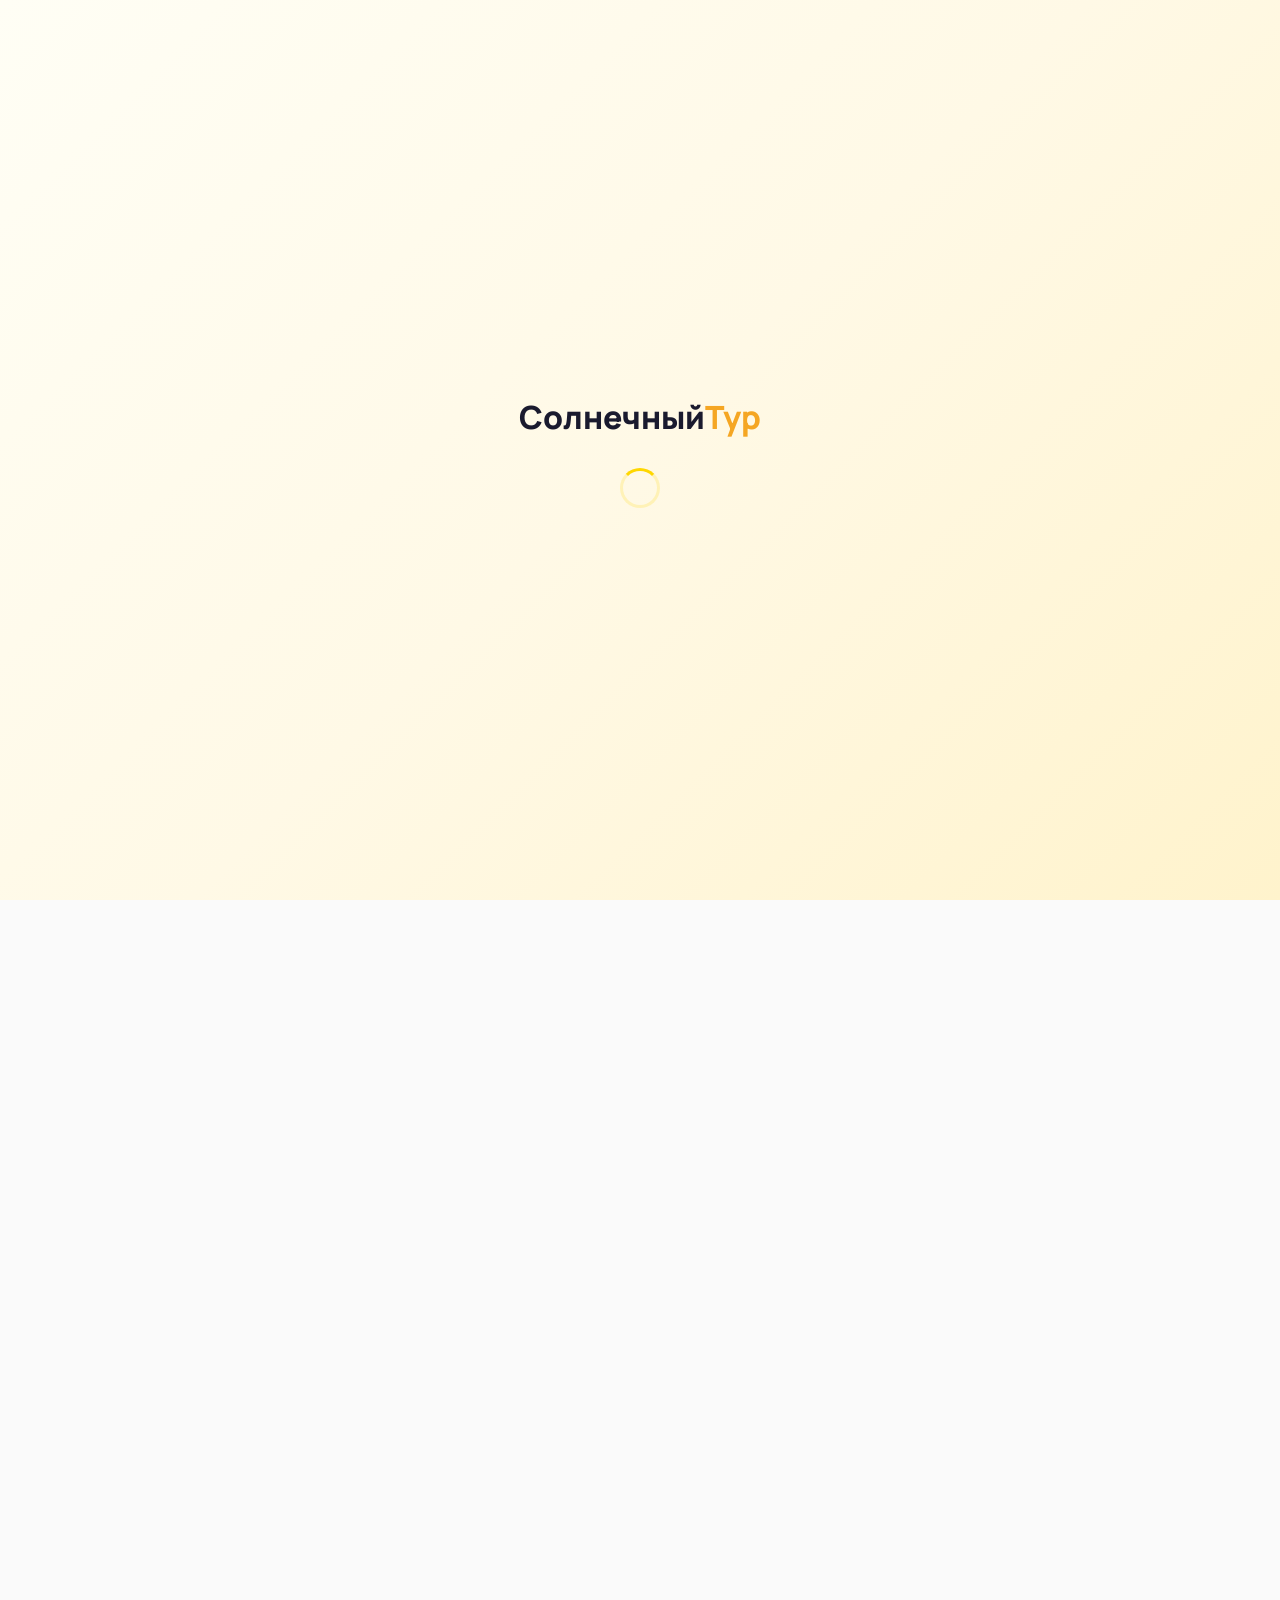
==== commit 62baa07f: "Fix: filled icons, scroll jump fix, one-way animations" ====
--- a/index.html
+++ b/index.html
@@ -399,19 +399,19 @@
   <!-- Bottom Mobile Navigation -->
   <nav class="bottom-nav">
     <a href="index.html" class="bottom-nav-item" data-page="home">
-      <svg class="bottom-nav-icon" viewBox="0 0 24 24" fill="none" stroke="currentColor" stroke-width="2" stroke-linecap="round" stroke-linejoin="round"><path d="M3 9l9-7 9 7v11a2 2 0 0 1-2 2H5a2 2 0 0 1-2-2z"/><polyline points="9 22 9 12 15 12 15 22"/></svg>
+      <svg class="bottom-nav-icon" viewBox="0 0 24 24" fill="currentColor"><path d="M10 20v-6h4v6h5v-8h3L12 3 2 12h3v8z"/></svg>
       <span class="bottom-nav-label">Главная</span>
     </a>
     <a href="catalog.html" class="bottom-nav-item" data-page="catalog">
-      <svg class="bottom-nav-icon" viewBox="0 0 24 24" fill="none" stroke="currentColor" stroke-width="2" stroke-linecap="round" stroke-linejoin="round"><circle cx="12" cy="12" r="10"/><line x1="2" y1="12" x2="22" y2="12"/><path d="M12 2a15.3 15.3 0 0 1 4 10 15.3 15.3 0 0 1-4 10 15.3 15.3 0 0 1-4-10 15.3 15.3 0 0 1 4-10z"/></svg>
+      <svg class="bottom-nav-icon" viewBox="0 0 24 24" fill="currentColor"><path d="M12 2C6.48 2 2 6.48 2 12s4.48 10 10 10 10-4.48 10-10S17.52 2 12 2zm-1 17.93c-3.95-.49-7-3.85-7-7.93 0-.62.08-1.21.21-1.79L9 15v1c0 1.1.9 2 2 2v1.93zm6.9-2.54c-.26-.81-1-1.39-1.9-1.39h-1v-3c0-.55-.45-1-1-1H8v-2h2c.55 0 1-.45 1-1V7h2c1.1 0 2-.9 2-2v-.41c2.93 1.19 5 4.06 5 7.41 0 2.08-.8 3.97-2.1 5.39z"/></svg>
       <span class="bottom-nav-label">Туры</span>
     </a>
     <a href="about.html" class="bottom-nav-item" data-page="about">
-      <svg class="bottom-nav-icon" viewBox="0 0 24 24" fill="none" stroke="currentColor" stroke-width="2" stroke-linecap="round" stroke-linejoin="round"><circle cx="12" cy="12" r="10"/><line x1="12" y1="16" x2="12" y2="12"/><line x1="12" y1="8" x2="12.01" y2="8"/></svg>
+      <svg class="bottom-nav-icon" viewBox="0 0 24 24" fill="currentColor"><path d="M12 2C6.48 2 2 6.48 2 12s4.48 10 10 10 10-4.48 10-10S17.52 2 12 2zm1 15h-2v-6h2v6zm0-8h-2V7h2v2z"/></svg>
       <span class="bottom-nav-label">О нас</span>
     </a>
     <a href="contacts.html" class="bottom-nav-item" data-page="contacts">
-      <svg class="bottom-nav-icon" viewBox="0 0 24 24" fill="none" stroke="currentColor" stroke-width="2" stroke-linecap="round" stroke-linejoin="round"><path d="M22 16.92v3a2 2 0 0 1-2.18 2 19.79 19.79 0 0 1-8.63-3.07 19.5 19.5 0 0 1-6-6 19.79 19.79 0 0 1-3.07-8.67A2 2 0 0 1 4.11 2h3a2 2 0 0 1 2 1.72 12.84 12.84 0 0 0 .7 2.81 2 2 0 0 1-.45 2.11L8.09 9.91a16 16 0 0 0 6 6l1.27-1.27a2 2 0 0 1 2.11-.45 12.84 12.84 0 0 0 2.81.7A2 2 0 0 1 22 16.92z"/></svg>
+      <svg class="bottom-nav-icon" viewBox="0 0 24 24" fill="currentColor"><path d="M6.62 10.79c1.44 2.83 3.76 5.14 6.59 6.59l2.2-2.2c.27-.27.67-.36 1.02-.24 1.12.37 2.33.57 3.57.57.55 0 1 .45 1 1V20c0 .55-.45 1-1 1-9.39 0-17-7.61-17-17 0-.55.45-1 1-1h3.5c.55 0 1 .45 1 1 0 1.25.2 2.45.57 3.57.11.35.03.74-.25 1.02l-2.2 2.2z"/></svg>
       <span class="bottom-nav-label">Контакты</span>
     </a>
   </nav>
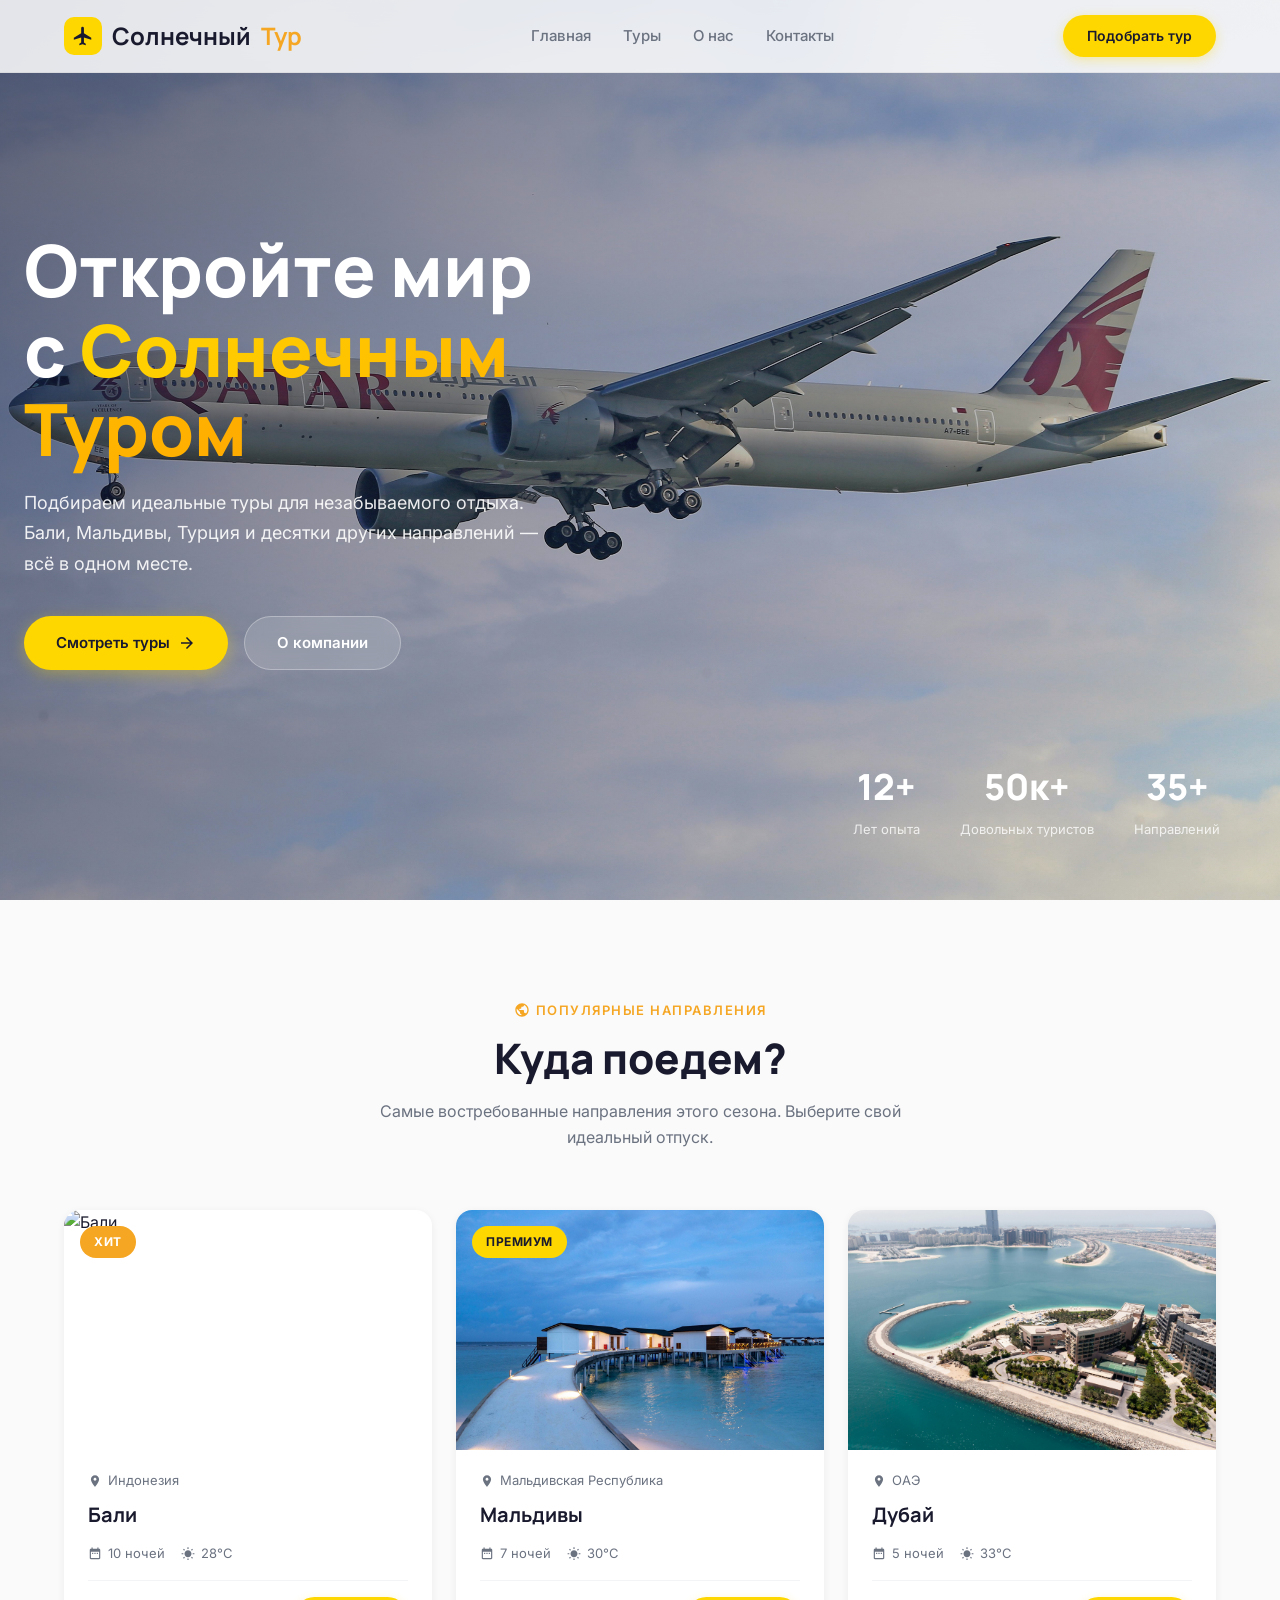
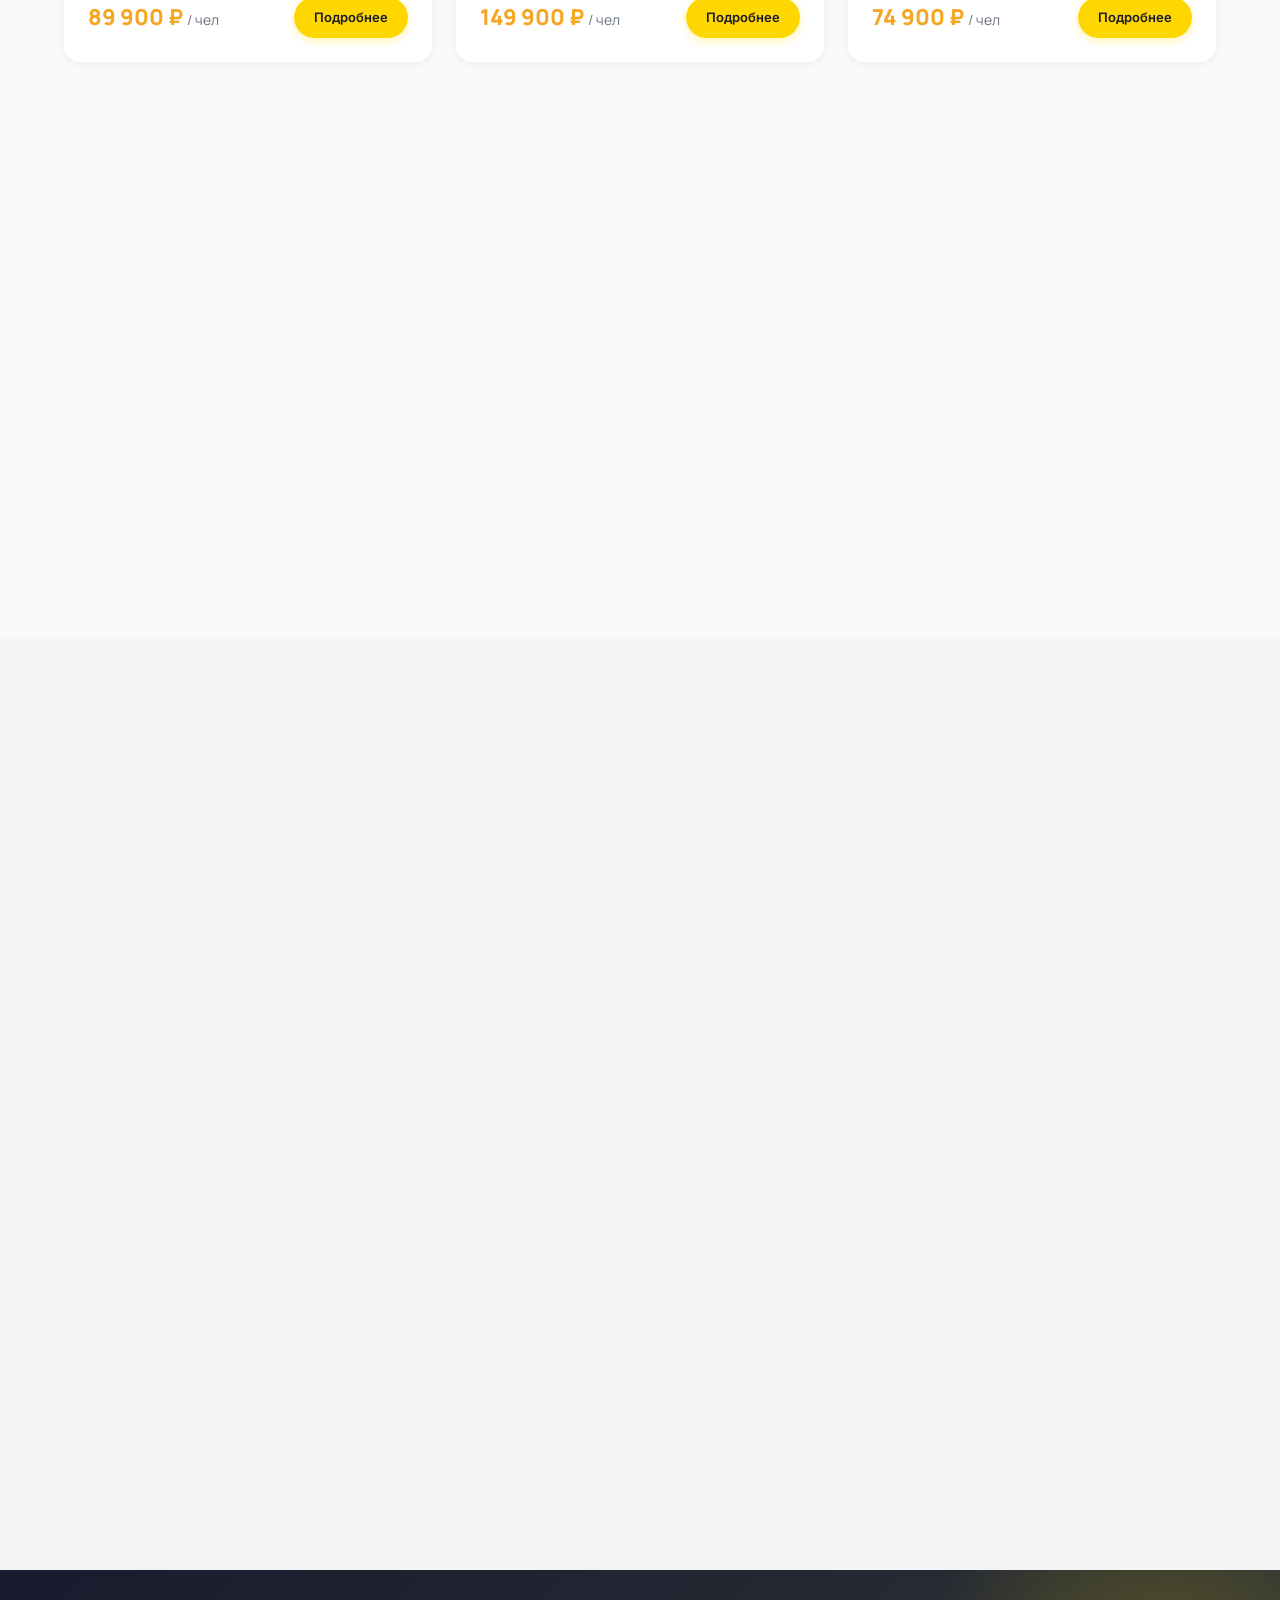
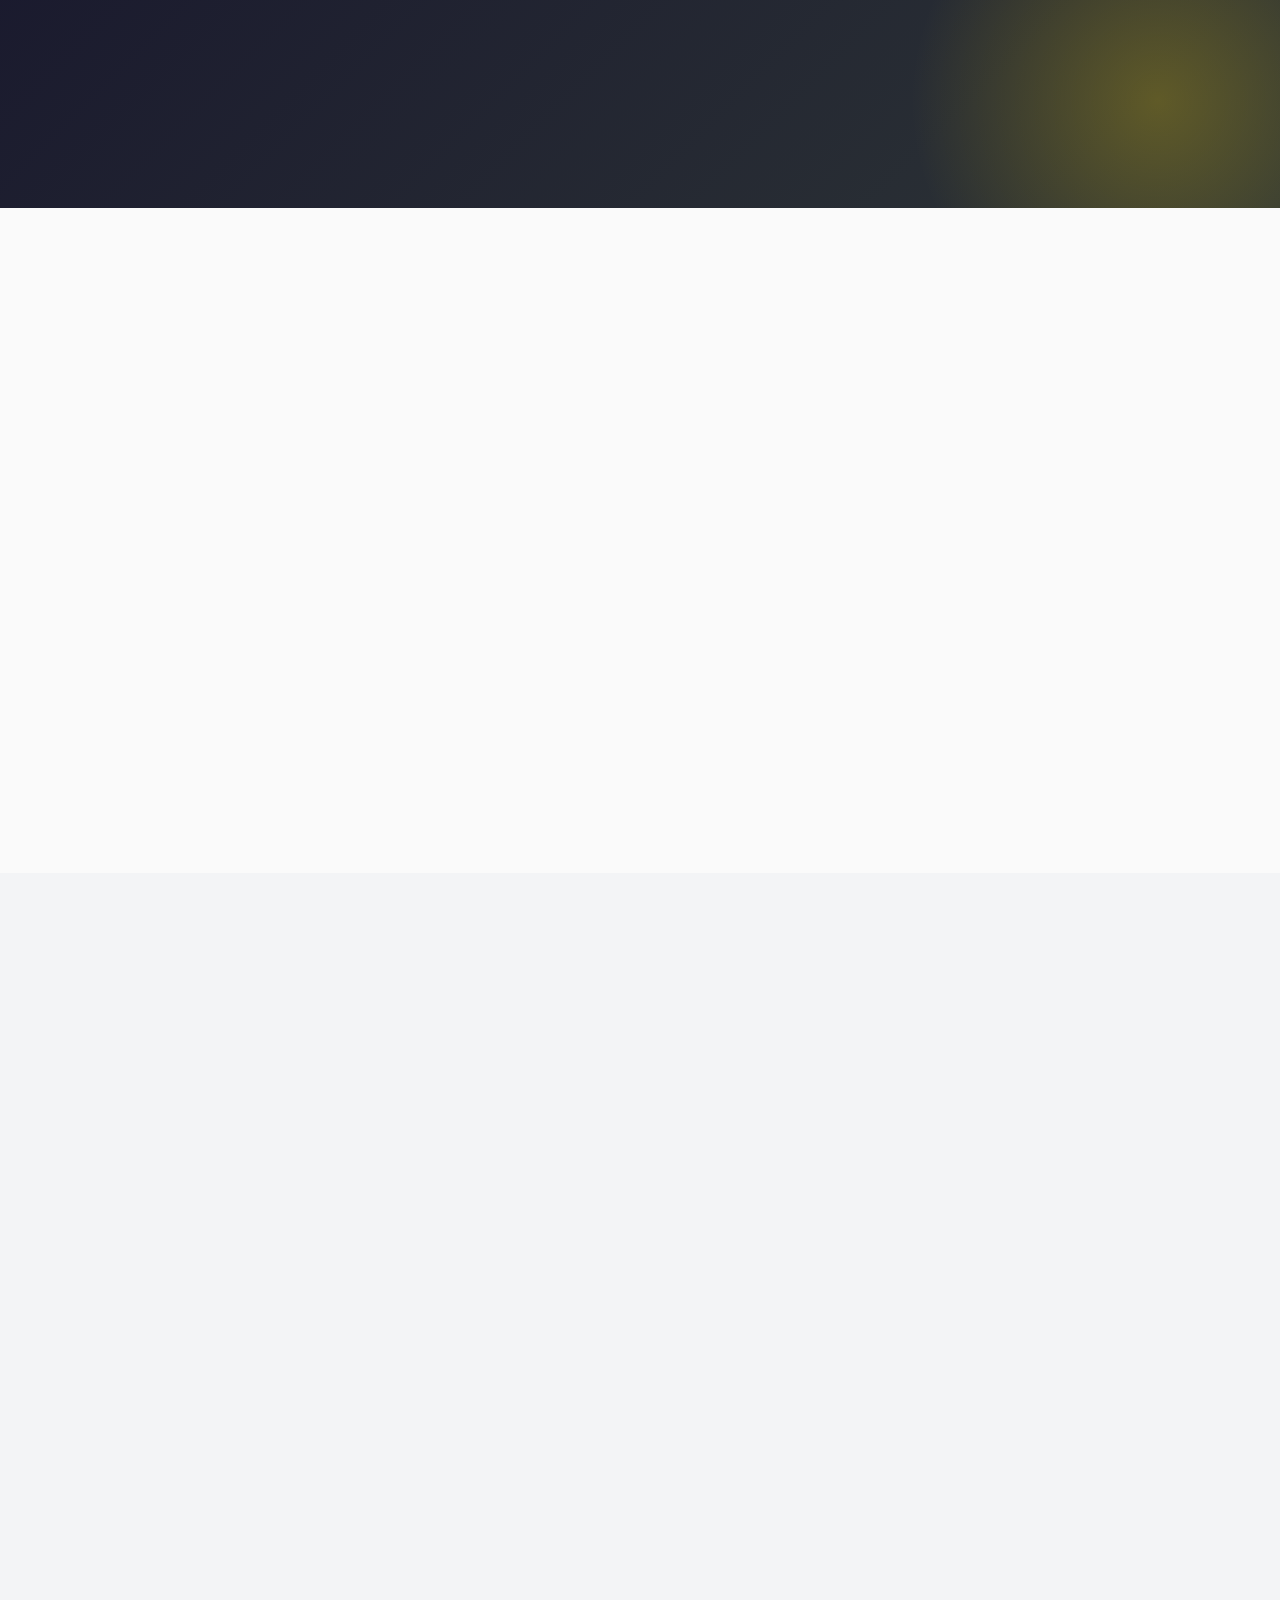
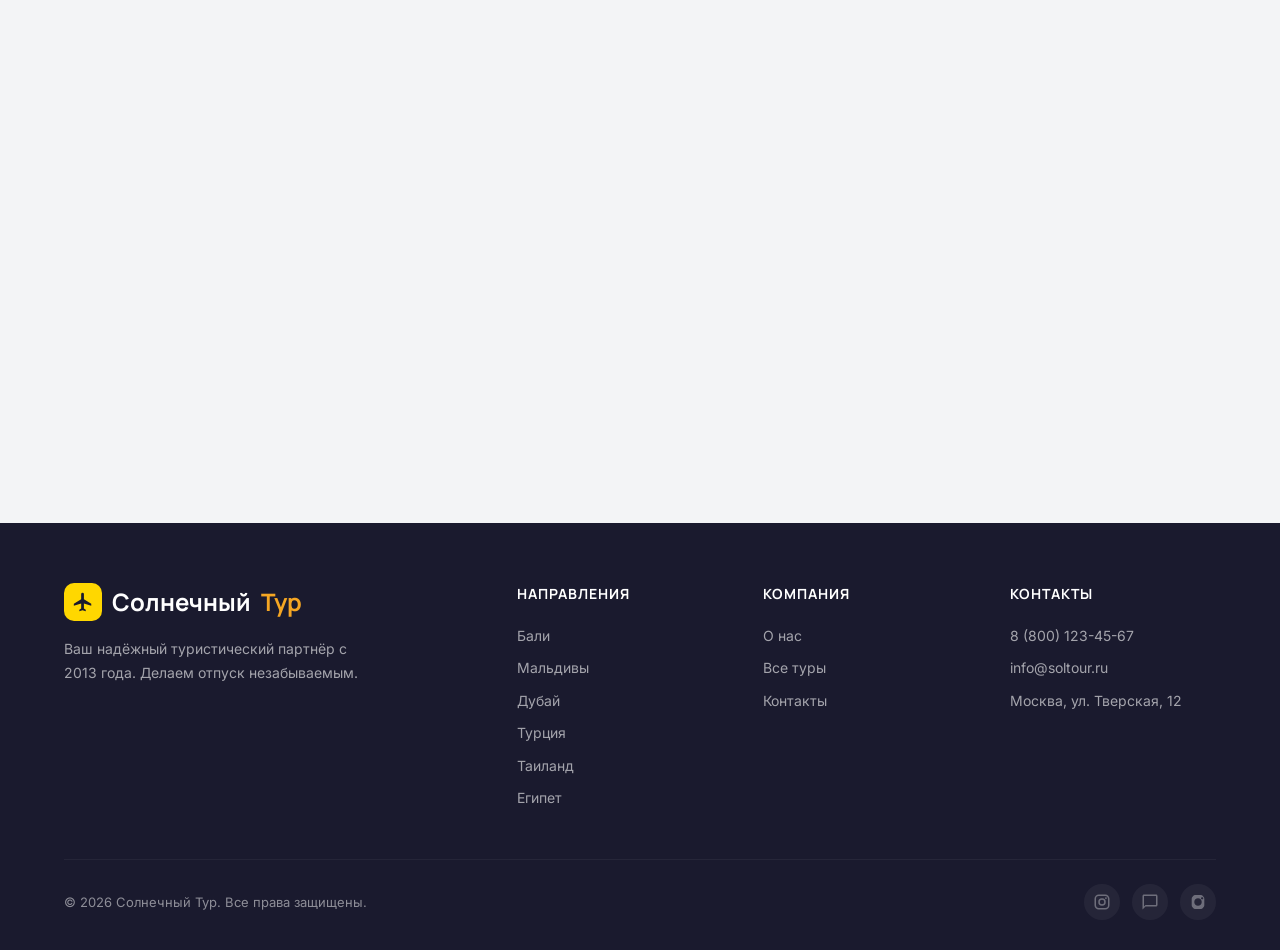
==== commit 72a1893e: "fix: add preloader fallback + cache buster for reliable loading" ====
--- a/index.html
+++ b/index.html
@@ -8,7 +8,7 @@
   <link rel="preconnect" href="https://fonts.googleapis.com">
   <link rel="preconnect" href="https://fonts.gstatic.com" crossorigin>
   <link href="https://fonts.googleapis.com/css2?family=Inter:wght@400;500;600;700&family=Manrope:wght@600;700;800&display=swap" rel="stylesheet">
-  <link rel="stylesheet" href="styles/style.css">
+  <link rel="stylesheet" href="styles/style.css?v=2">
 </head>
 <body class="loading">
 
@@ -416,6 +416,7 @@
     </a>
   </nav>
 
-  <script src="javascript/main.js"></script>
+  <script>/* Preloader fallback — remove after 4s even if JS fails */setTimeout(function(){var p=document.getElementById("preloader");if(p){p.classList.add("hide");document.body.classList.remove("loading");setTimeout(function(){p.remove()},500)}},4000)</script>
+  <script src="javascript/main.js?v=2"></script>
 </body>
 </html>
--- a/styles/style.css
+++ b/styles/style.css
@@ -1094,7 +1094,7 @@
   transition: opacity 0.5s ease;
 }
 .preloader.hide { opacity: 0; pointer-events: none; }
-body.loading { overflow: hidden !important; position: fixed; width: 100%; height: 100%; }
+body.loading { overflow: hidden !important; }
 .preloader-logo {
   font-family: var(--font-heading);
   font-size: 32px;
